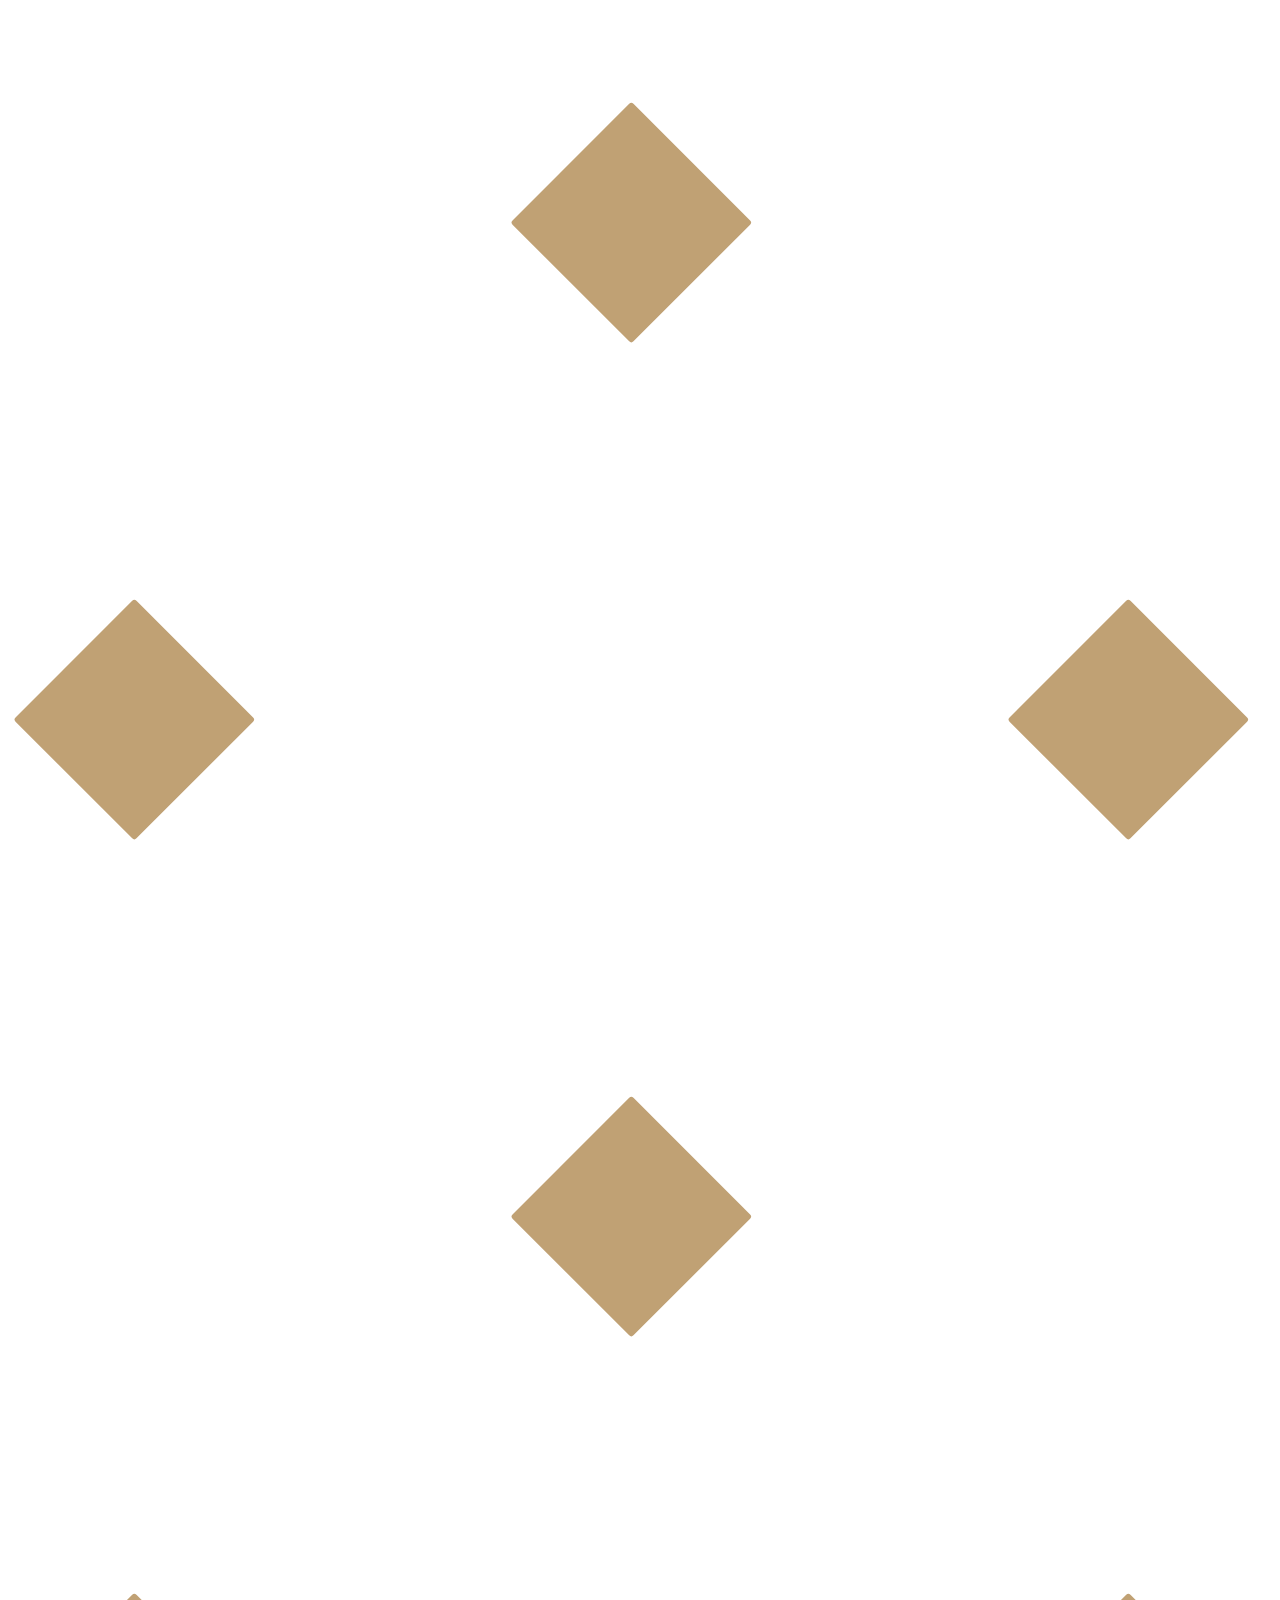
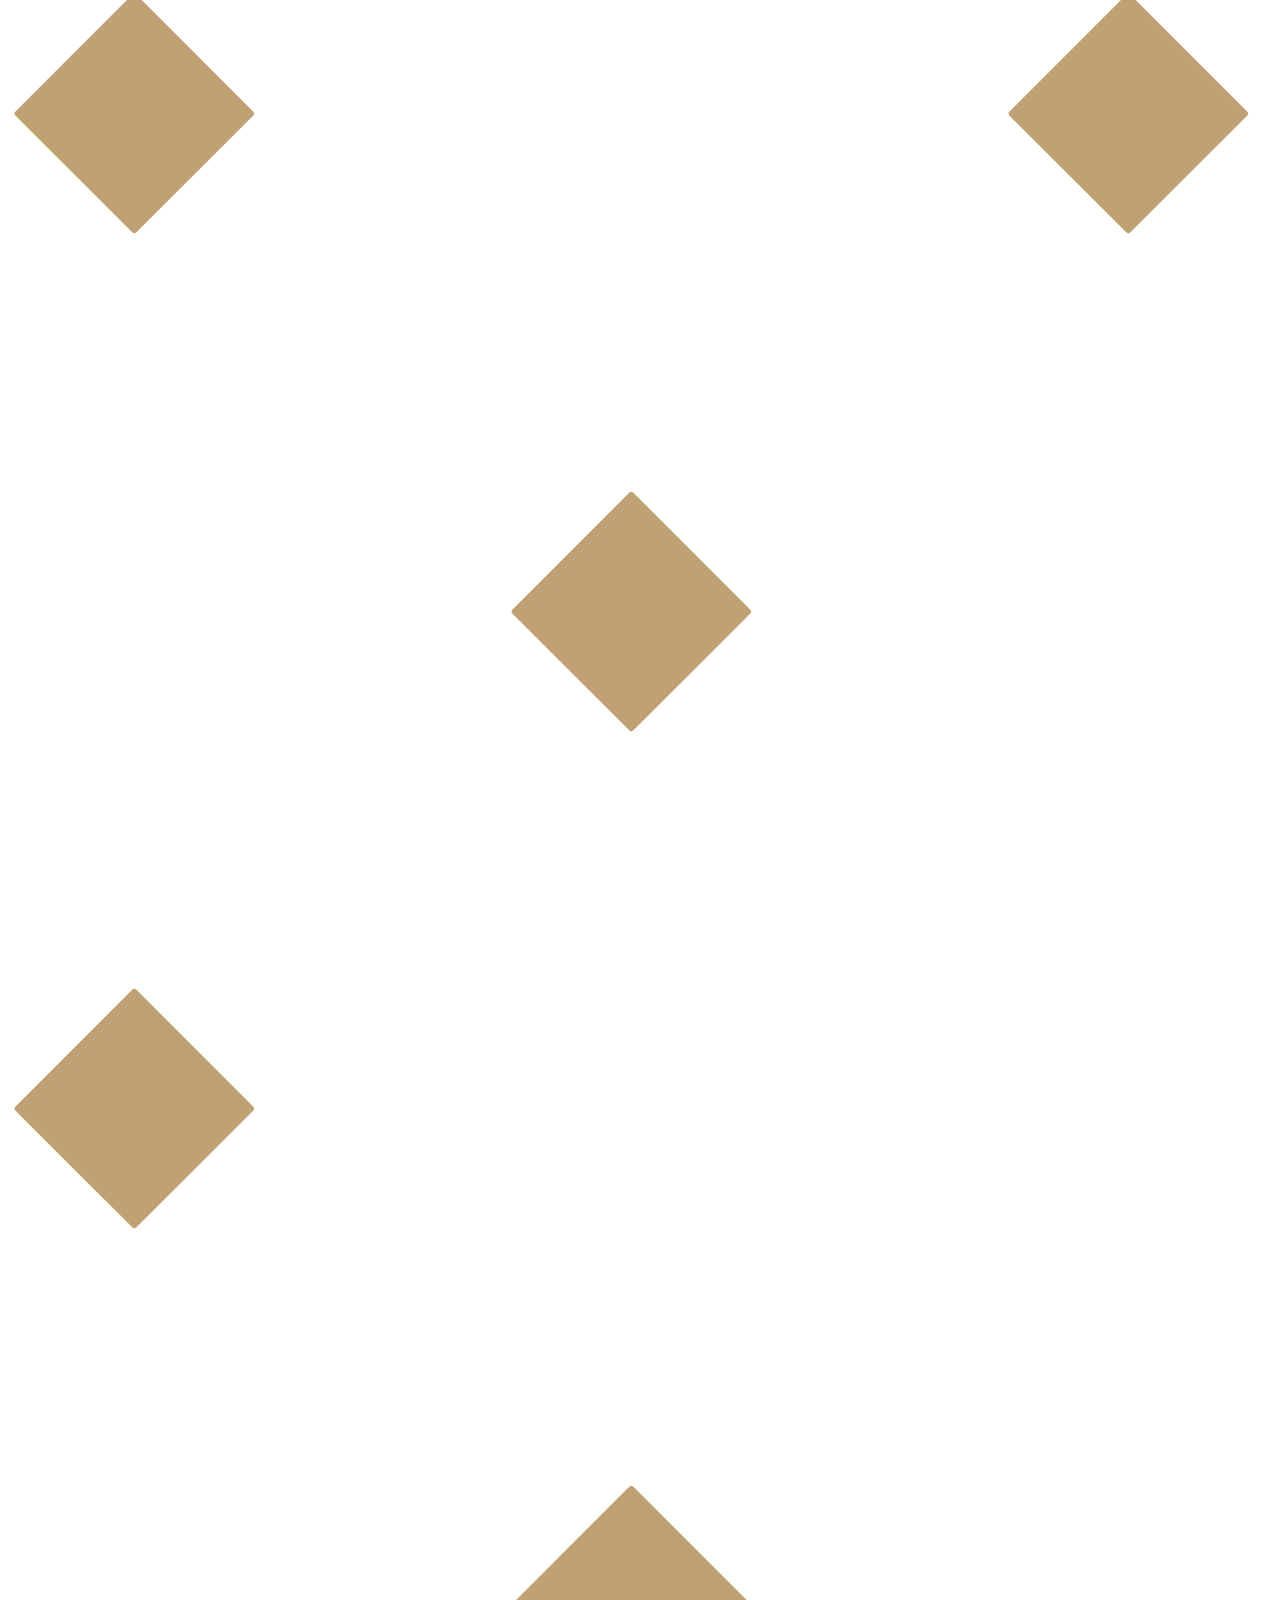
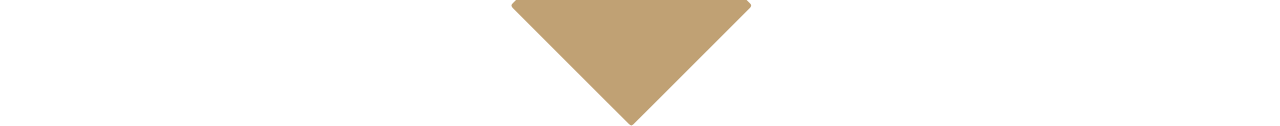
==== index.html @ aba633d3 "提交" ====
<!DOCTYPE html>
<html lang="en">
<head>
	<meta charset="UTF-8">
	<meta name="viewport" content="width=device-width,minimum-scale=1.0,maximum-scale=1.0,user-scalable=no"/>
	<title>农场</title>
	<link rel="stylesheet" href="css/reset.css">
	<link rel="stylesheet" href="css/pagination.css">
	<link rel="stylesheet" href="css/main.css">
	<script src="js/rem.js"></script>
</head>
<body>
	<div class="container">
		<ul class="land-list">
			<li class="land land-one "></li>
			<li class="land land-two "></li>
			<li class="land land-three "></li>
			<li class="land land-four "></li>
			<li class="land land-five "></li>
			<li class="land land-six "></li>
			<li class="land land-seven "></li>
			<li class="land land-eight "></li>
			<li class="land land-nine"></li>
		</ul>
	</div>
	<!-- <div class="pagination"></div> -->
</body>
</html>
<script src="js/jquery.min.js"></script>
<script src="js/pagination.js"></script>
<script src="js/tool.js"></script>
<script src="js/app.js"></script>
---- css/pagination.css ----
@charset "UTF-8";
.m-style {
    position: relative;
    text-align: center;
    zoom: 1;
}

.m-style:before,
.m-style:after {
    content: "";
    display: table;
}

.m-style:after {
    clear: both;
    overflow: hidden;
}

.m-style span {
    float: left;
    margin: 0 5px;
    width: 38px;
    height: 38px;
    line-height: 38px;
    color: #bdbdbd;
    font-size: 14px;
}

.m-style .active {
    float: left;
    margin: 0 5px;
    width: 38px;
    height: 38px;
    line-height: 38px;
    background: #e91e63;
    color: #fff;
    font-size: 14px;
    border: 1px solid #e91e63;
}

.m-style a {
    float: left;
    margin: 0 5px;
    width: 38px;
    height: 38px;
    line-height: 38px;
    background: #fff;
    border: 1px solid #ebebeb;
    color: #bdbdbd;
    font-size: 14px;
}

.m-style a:hover {
    color: #fff;
    background: #e91e63;
}

.m-style .next,
.m-style .prev {
    font-family: "Simsun";
    font-size: 16px;
    font-weight: bold;
}

.now,
.count {
    padding: 0 5px;
    color: #f00;
}

.eg img {
    max-width: 800px;
    min-height: 500px;
}

input {
    float: left;
    margin: 0 5px;
    width: 38px;
    height: 38px;
    line-height: 38px;
    text-align: center;
    background: #fff;
    border: 1px solid #ebebeb;
    outline: none;
    color: #bdbdbd;
    font-size: 14px;
}
---- css/main.css ----
/*
* @Author: Administrator
* @Date:   2020-06-01 17:14:55
* @Last Modified by:   Administrator
* @Last Modified time: 2020-06-02 17:36:01
*/
html,body{
	height: 100%;
}
.container{
	height: 100%;
	padding: 4rem 0rem 4rem 16rem;
	box-sizing: border-box;
	width: 100%;
}
.land-list{
	position: relative;
	width: 100%;
	height: 100%;
}
.land{
	position: absolute;
	width: 5rem;
	height: 5rem;
	background: #c0a174;
	transform: rotate(45deg);
	border-radius: 3px;
}
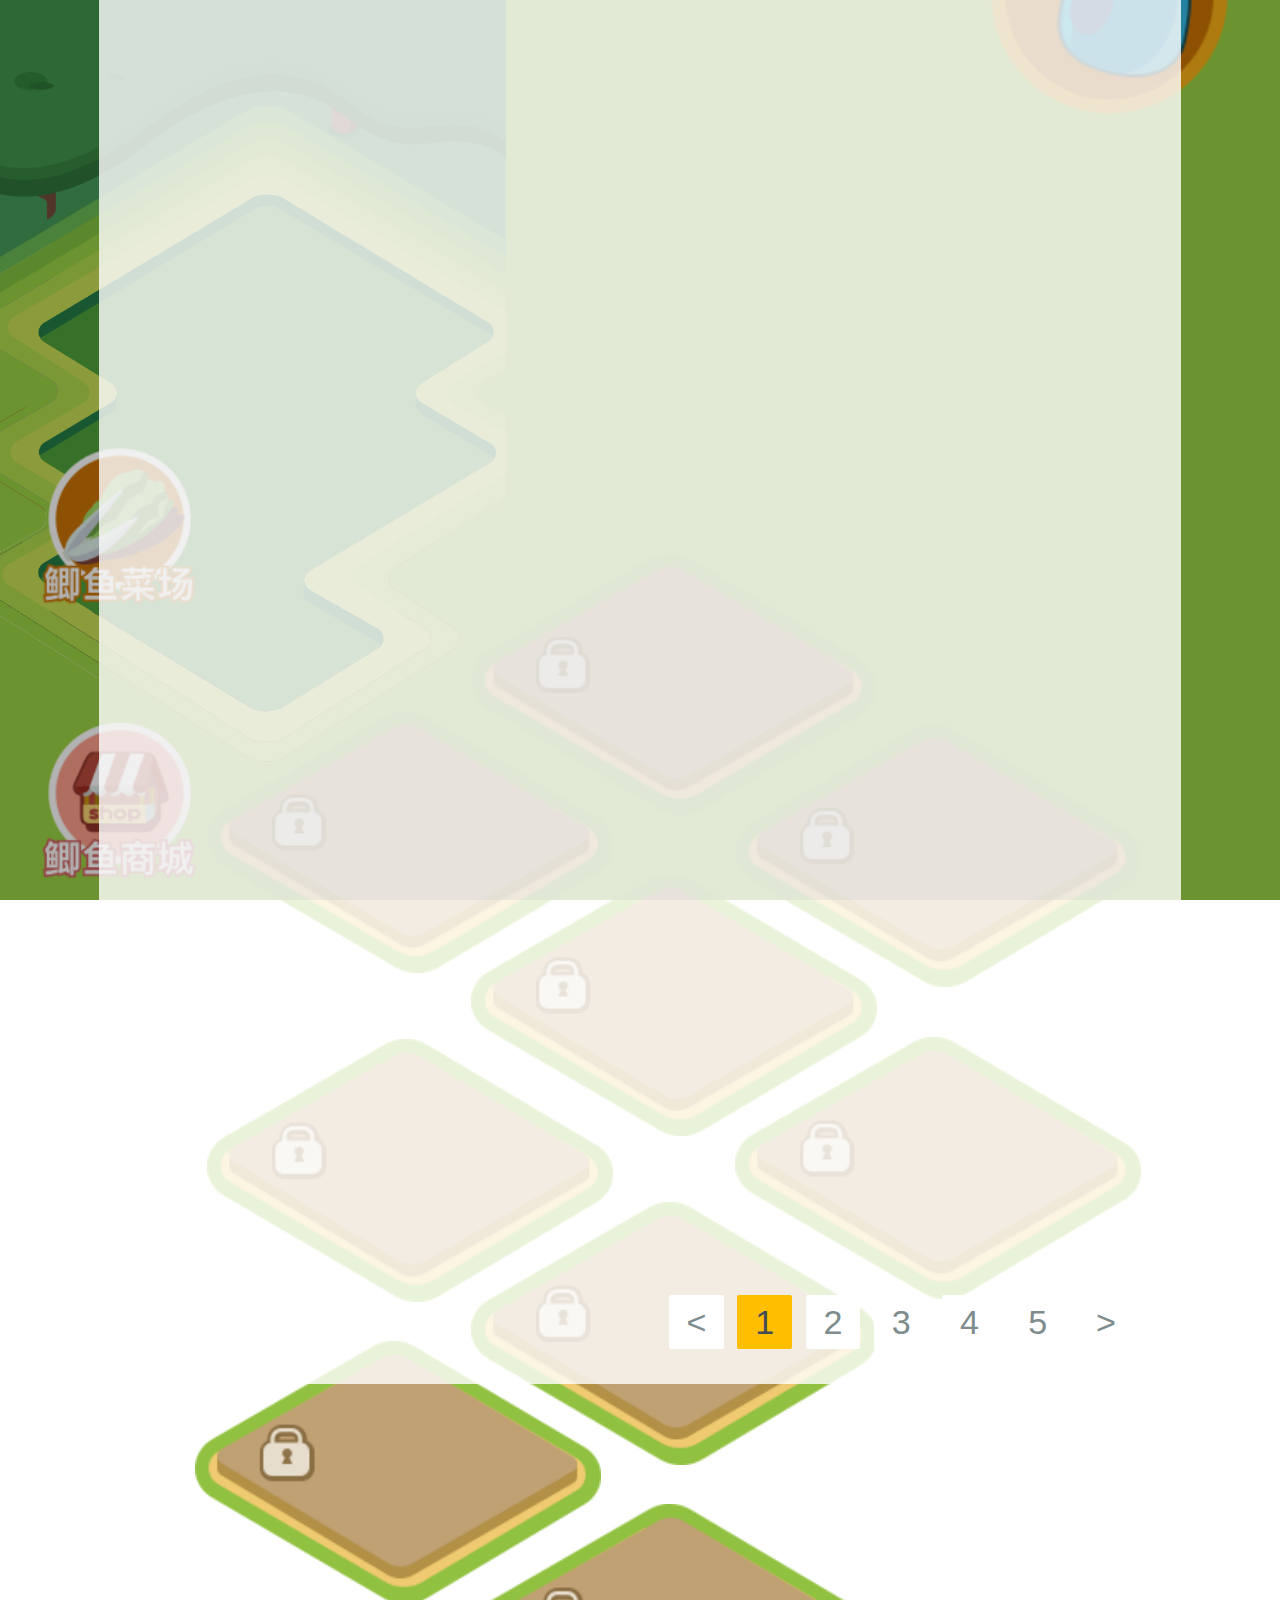
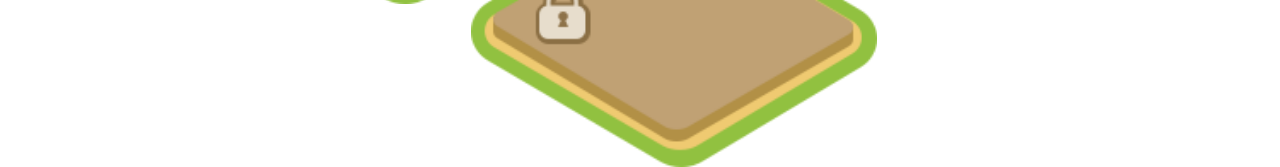
==== commit dde6c302: "'tijiao'" ====
--- a/index.html
+++ b/index.html
@@ -12,21 +12,105 @@
 <body>
 	<div class="container">
 		<ul class="land-list">
-			<li class="land land-one "></li>
-			<li class="land land-two "></li>
-			<li class="land land-three "></li>
-			<li class="land land-four "></li>
-			<li class="land land-five "></li>
-			<li class="land land-six "></li>
-			<li class="land land-seven "></li>
-			<li class="land land-eight "></li>
-			<li class="land land-nine"></li>
+			<li class="land land-one ">
+				<div class="wrap">
+					<div class="unlock-pic land-pic"><img src="./images/tdwjs.png" alt=""></div>
+					<div class="lock-pic land-pic"><img src="./images/tdjs.png" alt=""></div>
+					<div class="seed-pic"><img src=""  class="seed" alt=""/></div>
+				</div>
+			</li>
+			<li class="land land-two">
+				<div class="wrap">
+					<div class="unlock-pic land-pic"><img src="./images/tdwjs.png" alt=""></div>
+					<div class="lock-pic land-pic"><img src="./images/tdjs.png" alt=""></div>
+					<div class="seed-pic"><img src=""  class="seed" alt=""/></div>
+				</div>
+			</li>
+			<li class="land land-three">
+				<div class="wrap">
+					<div class="unlock-pic land-pic"><img src="./images/tdwjs.png" alt=""></div>
+					<div class="lock-pic land-pic"><img src="./images/tdjs.png" alt=""></div>
+					<div class="seed-pic"><img src=""  class="seed" alt=""/></div>
+				</div>
+			</li>
+			<li class="land land-four">
+				<div class="wrap">
+					<div class="unlock-pic land-pic"><img src="./images/tdwjs.png" alt=""></div>
+					<div class="lock-pic land-pic"><img src="./images/tdjs.png" alt=""></div>
+					<div class="seed-pic"><img src=""  class="seed" alt=""/></div>
+				</div>
+			</li>
+			<li class="land land-five">
+				<div class="wrap">
+					<div class="unlock-pic land-pic"><img src="./images/tdwjs.png" alt=""></div>
+					<div class="lock-pic land-pic"><img src="./images/tdjs.png" alt=""></div>
+					<div class="seed-pic"><img src=""  class="seed" alt=""/></div>
+				</div>
+			</li>
+			<li class="land land-six">
+				<div class="wrap">
+					<div class="unlock-pic land-pic"><img src="./images/tdwjs.png" alt=""></div>
+					<div class="lock-pic land-pic"><img src="./images/tdjs.png" alt=""></div>
+					<div class="seed-pic"><img src=""  class="seed" alt=""/></div>
+				</div>
+			</li>
+			<li class="land land-seven">
+				<div class="wrap">
+					<div class="unlock-pic land-pic"><img src="./images/tdwjs.png" alt=""></div>
+					<div class="lock-pic land-pic"><img src="./images/tdjs.png" alt=""></div>
+					<div class="seed-pic"><img src=""  class="seed" alt=""/></div>
+				</div>
+			</li>
+			<li class="land land-eight">
+				<div class="wrap">
+					<div class="unlock-pic land-pic"><img src="./images/tdwjs.png" alt=""></div>
+					<div class="lock-pic land-pic"><img src="./images/tdjs.png" alt=""></div>
+					<div class="seed-pic"><img src=""  class="seed" alt=""/></div>
+				</div>
+			</li>
+			<li class="land land-nine">
+				<div class="wrap">
+					<div class="unlock-pic land-pic"><img src="./images/tdwjs.png" alt=""></div>
+					<div class="lock-pic land-pic"><img src="./images/tdjs.png" alt=""></div>
+					<div class="seed-pic"><img src=""  class="seed" alt=""/></div>
+				</div>
+			</li>
 		</ul>
+		<div class="foodgrocery"><img src="./images/caicang.png" alt=""></div>
+		<div class="shopping"><img src="./images/jysc.png" alt=""></div>
+		<div class="bottom-btns">
+			<div class="purchase"><img src="./images/gmzz.png" alt=""></div>
+			<div class="water-block">
+				<div class="wrap">
+					<!-- <img src="./images/shuihu.png"  id="kettle" alt=""/> -->
+					<div id="kettle"></div>
+					<img src="./images/shuihu2.png"  id="kettleDown" alt=""/>
+					<div class="pie">
+						<canvas id="canvas"></canvas>
+					</div>
+				</div>
+			</div>
+		</div>
 	</div>
-	<!-- <div class="pagination"></div> -->
+	
+	<!--购买种子弹窗-->
+	<div class="seed-modal">
+		<div class="seed-box">
+			<div class="wrap">
+				<a href="javascript:" class="seed-close-btn">x</a>
+				<h2 class="seed-title">种子商店</h2>
+				<p class="seed-desc">任选下列1种种子，浇水免费领取水果</p>
+				<ul class="seed-list"></ul>
+				<div class="pagination-block">
+					<div class="pagination"></div>
+				</div>
+			</div>
+		</div>
+	</div>
 </body>
 </html>
 <script src="js/jquery.min.js"></script>
+
 <script src="js/pagination.js"></script>
 <script src="js/tool.js"></script>
 <script src="js/app.js"></script>--- a/css/pagination.css
+++ b/css/pagination.css
@@ -1,88 +1,23 @@
-@charset "UTF-8";
-.m-style {
-    position: relative;
+.pagination{
+    display: flex;
+    justify-content: flex-end;
+    padding-right: 1rem;
+}
+.pagination a{
+    width: 1.6rem;
+    height: 1.6rem;
     text-align: center;
-    zoom: 1;
+    line-height: 1.6rem;
+    background: #fff;
+    margin-right: .4rem;
+    border-radius: 2px;
 }
-
-.m-style:before,
-.m-style:after {
-    content: "";
-    display: table;
-}
-
-.m-style:after {
-    clear: both;
-    overflow: hidden;
-}
-
-.m-style span {
-    float: left;
-    margin: 0 5px;
-    width: 38px;
-    height: 38px;
-    line-height: 38px;
-    color: #bdbdbd;
-    font-size: 14px;
-}
-
-.m-style .active {
-    float: left;
-    margin: 0 5px;
-    width: 38px;
-    height: 38px;
-    line-height: 38px;
-    background: #e91e63;
-    color: #fff;
-    font-size: 14px;
-    border: 1px solid #e91e63;
-}
-
-.m-style a {
-    float: left;
-    margin: 0 5px;
-    width: 38px;
-    height: 38px;
-    line-height: 38px;
-    background: #fff;
-    border: 1px solid #ebebeb;
-    color: #bdbdbd;
-    font-size: 14px;
-}
-
-.m-style a:hover {
-    color: #fff;
-    background: #e91e63;
-}
-
-.m-style .next,
-.m-style .prev {
-    font-family: "Simsun";
-    font-size: 16px;
-    font-weight: bold;
-}
-
-.now,
-.count {
-    padding: 0 5px;
-    color: #f00;
-}
-
-.eg img {
-    max-width: 800px;
-    min-height: 500px;
-}
-
-input {
-    float: left;
-    margin: 0 5px;
-    width: 38px;
-    height: 38px;
-    line-height: 38px;
+.active{
+    width: 1.6rem;
+    height: 1.6rem;
     text-align: center;
-    background: #fff;
-    border: 1px solid #ebebeb;
-    outline: none;
-    color: #bdbdbd;
-    font-size: 14px;
+    line-height: 1.6rem;
+    background: #FFBE00;
+    margin-right: .4rem;
+    border-radius: 2px;
 }--- a/css/main.css
+++ b/css/main.css
@@ -9,9 +9,15 @@
 }
 .container{
 	height: 100%;
-	padding: 4rem 0rem 4rem 16rem;
+	width: 100%;
+	background-image: url('../images/bg.png');
+	background-repeat: no-repeat;
+	background-color: #9ad344;;
+	/* background-image: url('../images/bg.png') no-repeat; */
+	background-size: contain;
+	padding-top: 15rem;
 	box-sizing: border-box;
-	width: 100%;
+	position: relative;
 }
 .land-list{
 	position: relative;
@@ -20,9 +26,148 @@
 }
 .land{
 	position: absolute;
+	width: 11.9rem;
+	height: 7.7rem;
+}
+.land-pic{
+	width: 11.9rem;
+	height: 7.7rem;
+	position: absolute;
+	left: 0;
+	top: 0;
+}
+.land-pic img{
+	height: 100%;
+}
+.lock-pic{
+	display: none;
+}
+.unlock-pic{
+	display: block;
+}
+.seed-pic{
+	display: none;
+}
+.foodgrocery{
+	position: absolute;
 	width: 5rem;
 	height: 5rem;
-	background: #c0a174;
-	transform: rotate(45deg);
-	border-radius: 3px;
+	left: 1rem;
+	top:13rem;
+}
+.shopping{
+	position: absolute;
+	width: 5rem;
+	height: 5rem;
+	left: 1rem;
+	top: 21rem;
+}
+.bottom-btns{
+	position: absolute;
+	right: 1.5rem;
+	bottom: 9rem;
+}
+.purchase{
+	/* position: absolute; */
+	width: 5rem;
+	height: 5rem;
+	margin:0 auto;
+	margin-bottom: 2rem;
+	/* right: 2.6rem;
+	bottom: 17rem; */
+}
+.water-block{
+	width: 7rem;
+	height: 7rem;
+	/* position: absolute;
+	right: 1.5rem;
+	bottom: 8rem; */
+	background: url('../images/circle.png') no-repeat;
+	background-size: cover;
+}
+#kettle{
+	/* display: none; */
+	width: 100%;
+	height: 100%;
+	background: url('../images/shuihu.png') no-repeat;
+	background-size: cover;
+	position: absolute;
+	left: 0;
+	right: 0;
+	z-index: 20;
+}
+#kettleDown{
+	display: none;
+	width: 5rem;
+	margin: 0 auto;
+	position: absolute;
+	top:1rem;
+	left: 1rem;
+	
+}
+.warting{
+	animation: water .3s ease-in-out;
+}
+@keyframes water{
+	from{
+		transform: rotate(-10deg);
+	}
+	to{
+		transform: rotate(-10deg);
+	}
+}
+.pie{
+	width: 100%;
+    height: 100%;
+    border-radius: 50%;
+	z-index: 30;
+	position: absolute;
+	left: 0;
+	top:0;
+	display: none;
+}
+#canvas{
+	width: 100%;
+	height: 100%;
+}
+
+.seed-modal{
+	position: fixed;
+	left: 0;
+	right: 0;
+	top: 0;
+	bottom: 0;
+	background: rgba(0,0,0,.3);
+	z-index: 50;
+	display: flex;
+	align-items:center;
+	justify-content:center;
+}
+.seed-box{
+	width: 31.7rem;
+	height: 54.7rem;
+	background: rgba(255,255,255,.8);
+	border-radius: 1rem;
+	color: #434B56;
+}
+.seed-title{
+	text-align: center;
+	font-size: 1.8rem;
+	font-weight: 400;
+	line-height:2.5rem;
+	margin-bottom: 0.3rem;
+}
+.seed-desc{
+	font-size: 1rem;
+	line-height: 1.4rem;
+	text-align: center;
+}
+.seed-list{
+	height: 20rem;
+}
+.pagination-block{
+	position: absolute;
+    width: 100%;
+    left: 0;
+    bottom: 1rem;
 }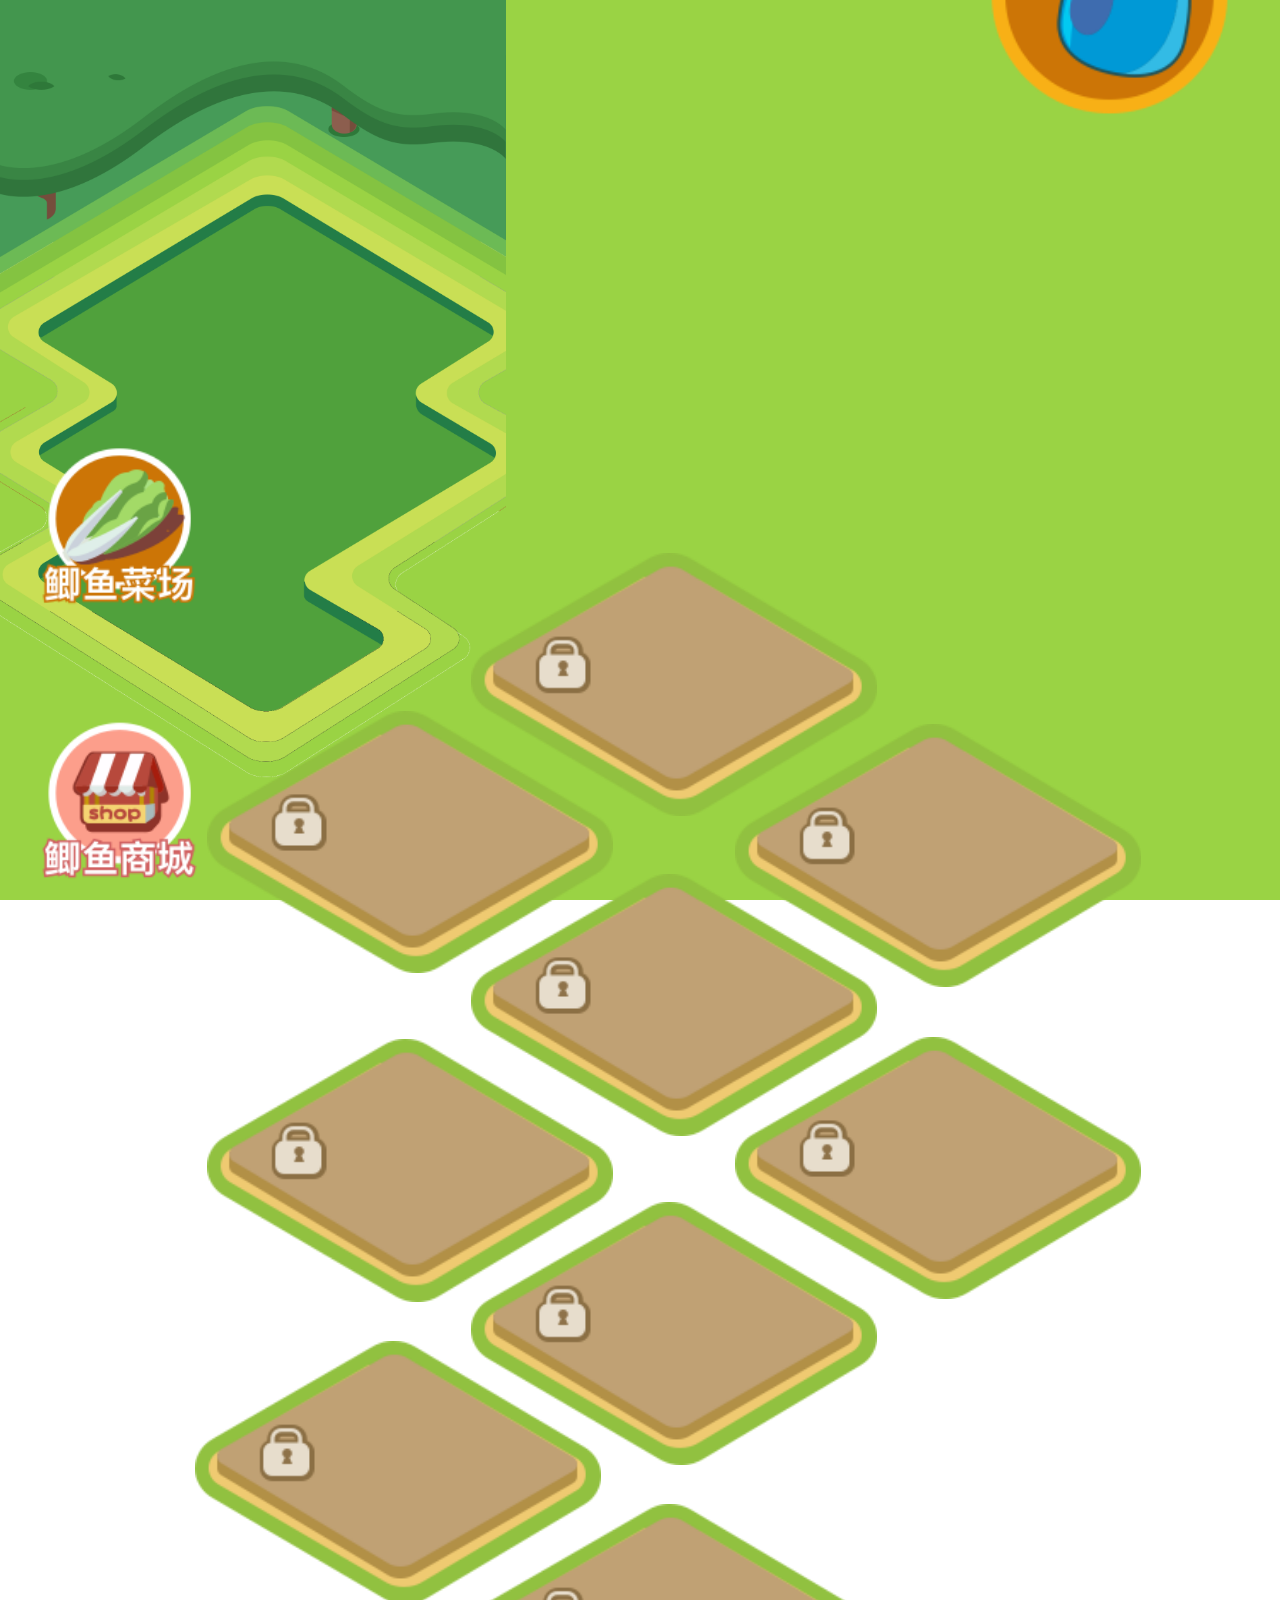
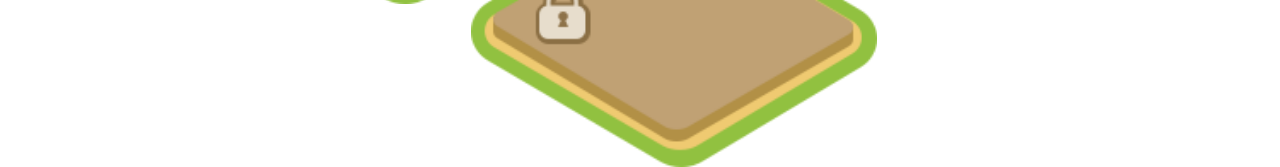
==== commit 4b14a937: "tijiao" ====
--- a/index.html
+++ b/index.html
@@ -82,7 +82,6 @@
 			<div class="purchase"><img src="./images/gmzz.png" alt=""></div>
 			<div class="water-block">
 				<div class="wrap">
-					<!-- <img src="./images/shuihu.png"  id="kettle" alt=""/> -->
 					<div id="kettle"></div>
 					<img src="./images/shuihu2.png"  id="kettleDown" alt=""/>
 					<div class="pie">
@@ -94,16 +93,31 @@
 	</div>
 	
 	<!--购买种子弹窗-->
-	<div class="seed-modal">
-		<div class="seed-box">
+	<div class="seed-modal scalSmall modal">
+		<div class="seed-box modal-box">
 			<div class="wrap">
-				<a href="javascript:" class="seed-close-btn">x</a>
+				<a href="javascript:" class="close-btn seed-close-btn">关闭</a>
 				<h2 class="seed-title">种子商店</h2>
 				<p class="seed-desc">任选下列1种种子，浇水免费领取水果</p>
 				<ul class="seed-list"></ul>
 				<div class="pagination-block">
 					<div class="pagination"></div>
 				</div>
+			</div>
+		</div>
+	</div>
+
+	<!--金币不足弹窗-->
+	<div class="coin-modal modal scalSmall">
+		<div class="coin-box modal-box">
+			<div class="wrap">
+				<a href="javascript:" class="close-btn coin-close-btn">关闭</a>
+				<h2 class="seed-title">金币不足</h2>
+				<div class="coin-wraper">
+					<img src="./images/coins.png" alt="">
+				</div>
+				<p class="alerting">您的金币不足哟，快去<br/> 看广告赚金币吧</p>
+				<a href="javascript:" class="button vodio-btn">看广告赚金币</a>
 			</div>
 		</div>
 	</div>
--- a/css/main.css
+++ b/css/main.css
@@ -93,7 +93,7 @@
 	background-size: cover;
 	position: absolute;
 	left: 0;
-	right: 0;
+	top:0;
 	z-index: 20;
 }
 #kettleDown{
@@ -130,8 +130,7 @@
 	width: 100%;
 	height: 100%;
 }
-
-.seed-modal{
+.modal{
 	position: fixed;
 	left: 0;
 	right: 0;
@@ -143,12 +142,14 @@
 	align-items:center;
 	justify-content:center;
 }
-.seed-box{
+.modal-box{
 	width: 31.7rem;
-	height: 54.7rem;
 	background: rgba(255,255,255,.8);
 	border-radius: 1rem;
 	color: #434B56;
+}
+.seed-box{
+	height: 54.7rem;
 }
 .seed-title{
 	text-align: center;
@@ -170,4 +171,45 @@
     width: 100%;
     left: 0;
     bottom: 1rem;
+}
+.scalSmall{
+	transform: scale(0);
+	transition: .3s;
+}
+.scalBig{
+	transform: scale(1);
+	transition: .3s;
+}
+.coin-box{
+	height: 28rem;
+}
+.coin-wraper{
+	width: 11.9rem;
+	height: 11.9rem;
+	display: flex;
+	align-items:center;
+	justify-content:center;
+	margin: 0 auto;
+	margin-top: 1rem;
+	margin-bottom: .3rem;
+}
+.alerting{
+	text-align: center;
+	font-size: 1.5rem;
+	line-height: 2.1rem;
+}
+.button{
+	display: block;
+	margin: 0 auto;
+	width: 12.1rem;
+	height: 3rem;
+	text-align: center;
+	line-height: 3rem;
+	background: #79D64D;
+	color: #fff;
+	font-size: 1.2rem;
+	border-radius: .5rem;
+}
+.vodio-btn{
+	margin-top: 2rem;
 }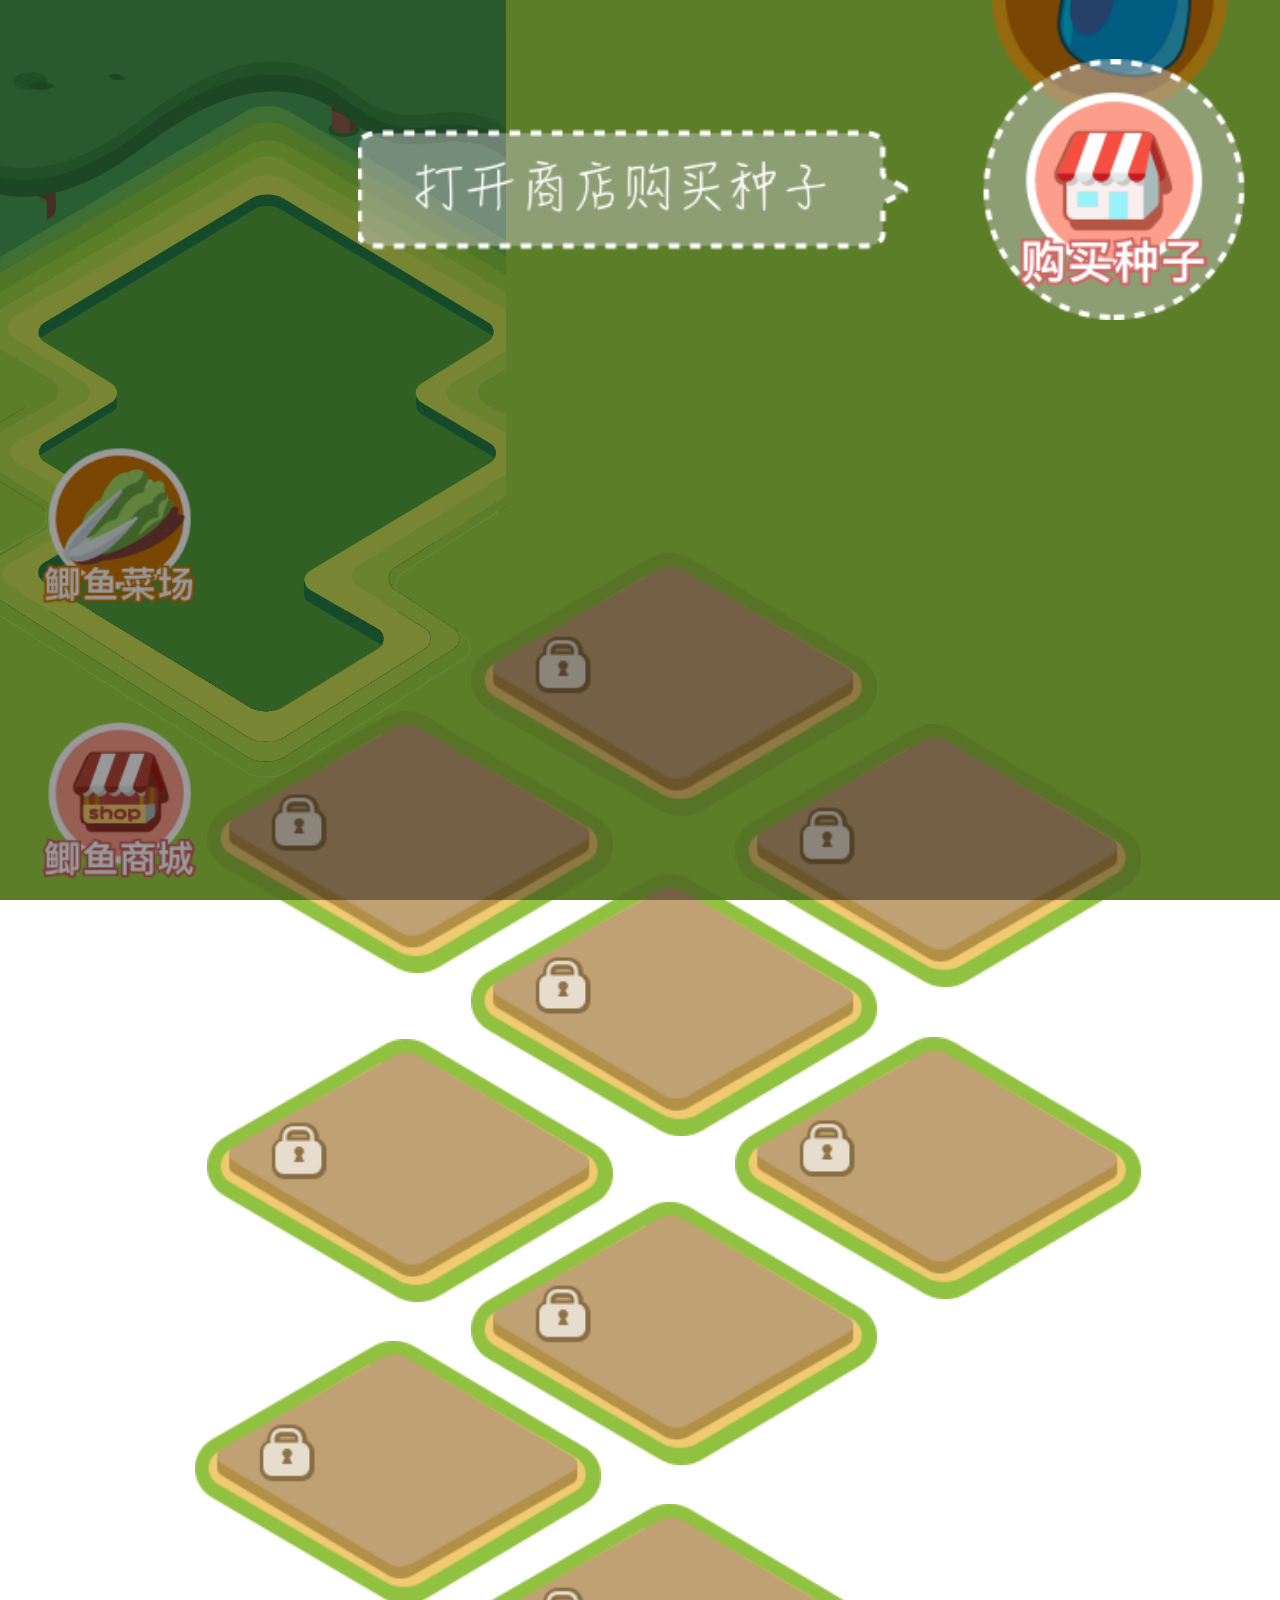
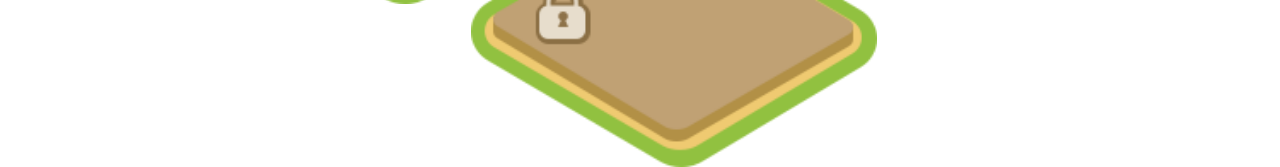
==== commit cd2a056b: "'tijiao'" ====
--- a/index.html
+++ b/index.html
@@ -92,39 +92,173 @@
 		</div>
 	</div>
 	
-	<!--购买种子弹窗-->
-	<div class="seed-modal scalSmall modal">
-		<div class="seed-box modal-box">
-			<div class="wrap">
-				<a href="javascript:" class="close-btn seed-close-btn">关闭</a>
-				<h2 class="seed-title">种子商店</h2>
-				<p class="seed-desc">任选下列1种种子，浇水免费领取水果</p>
-				<ul class="seed-list"></ul>
-				<div class="pagination-block">
-					<div class="pagination"></div>
+	<!--种子商店弹窗-->
+	<div class="seed-modal modal">
+		<div class="modal-wraps">
+			<div class="seed-box modal-box">
+				<div class="wrap">
+					<a href="javascript:" class="close-btn seed-close-btn"><img src="./images/close.png" alt=""></a>
+					<h2 class="seed-title">种子商店</h2>
+					<p class="seed-desc">任选下列1种种子，浇水免费领取水果</p>
+					<ul class="seed-list">
+						<li>
+							<div class="seed-icon"><img src="./images/seed.png" alt=""></div>
+							<span class="seed-name">柠檬</span>
+							<div class="last-times-wraps">剩余：<span class="last-times">15</span>天</div>
+							<div class="cost-wraps"><span class="seed-cost">5</span>金币</div>
+						</li>
+						<li>
+							<div class="seed-icon"><img src="./images/hmg.png" alt=""></div>
+							<span class="seed-name">柠檬</span>
+							<div class="last-times-wraps">剩余：<span class="last-times">15</span>天</div>
+							<div class="cost-wraps"><span class="seed-cost">5</span>金币</div>
+						</li>
+						<li>
+							<div class="seed-icon"><img src="./images/seed.png" alt=""></div>
+							<span class="seed-name">柠檬</span>
+							<div class="last-times-wraps">剩余：<span class="last-times">15</span>天</div>
+							<div class="cost-wraps"><span class="seed-cost">5</span>金币</div>
+						</li>
+						<li>
+							<div class="seed-icon"><img src="./images/hmg.png" alt=""></div>
+							<span class="seed-name">柠檬</span>
+							<div class="last-times-wraps">剩余：<span class="last-times">15</span>天</div>
+							<div class="cost-wraps"><span class="seed-cost">5</span>金币</div>
+						</li>
+						<li>
+							<div class="seed-icon"><img src="./images/seed.png" alt=""></div>
+							<span class="seed-name">柠檬</span>
+							<div class="last-times-wraps">剩余：<span class="last-times">15</span>天</div>
+							<div class="cost-wraps"><span class="seed-cost">5</span>金币</div>
+						</li>
+					</ul>
+					<div class="pagination-block">
+						<div class="pagination"></div>
+					</div>
 				</div>
 			</div>
 		</div>
 	</div>
 
 	<!--金币不足弹窗-->
-	<div class="coin-modal modal scalSmall">
-		<div class="coin-box modal-box">
-			<div class="wrap">
-				<a href="javascript:" class="close-btn coin-close-btn">关闭</a>
-				<h2 class="seed-title">金币不足</h2>
-				<div class="coin-wraper">
-					<img src="./images/coins.png" alt="">
-				</div>
-				<p class="alerting">您的金币不足哟，快去<br/> 看广告赚金币吧</p>
-				<a href="javascript:" class="button vodio-btn">看广告赚金币</a>
-			</div>
+	<div class="coin-modal modal">
+		<div class="modal-wraps">
+			<div class="coin-box modal-box">
+				<div class="wrap">
+					<a href="javascript:" class="close-btn coin-close-btn"><img src="./images/close.png" alt=""></a>
+					<h2 class="seed-title">金币不足</h2>
+					<div class="coin-wraper">
+						<img src="./images/coins.png" alt="">
+					</div>
+					<p class="alerting">您的金币不足哟，快去<br/> 看广告赚金币吧</p>
+					<a href="javascript:" class="button ad-btn">看广告赚金币</a>
+				</div>
+			</div>
+		</div>
+	</div>
+
+	<!--水果券弹窗-->
+	<div class="modal ticket-modal">
+		<div class="modal-wraps">
+			<div class="ticket-box modal-box">
+				<div class="wrap">
+					<a href="javascript:" class="close-btn ticket-close-btn"><img src="./images/close.png" alt=""></a>
+					<div class="ticket-wraper">
+						<div class="ticket-container">
+							<div class="ticket-pic"><img src="./images/ticket.png" alt=""></div>
+							<p class="ticket-desc">水果兑换券（苹果三斤）<br/> 请在我的卡券查看</p>
+						</div>
+						<a href="javascript:" class="green-btn seek-btn">立即查看</a>
+					</div>
+				</div>
+			</div>
+		</div>
+	</div>
+
+	<!--邀请好友解锁土地弹框-->
+	<div class="modal invite-modal">
+		<div class="modal-wraps">
+			<div class="invite-box modal-box">
+				<div class="wrap">
+					<a href="javascript:" class="close-btn invite-close-btn"><img src="./images/close.png" alt=""></a>
+					<h2 class="seed-title">邀请好友解锁土地</h2>
+					<div class="coin-wraper">
+						<img src="./images/share_land.png" alt="">
+					</div>
+					<p class="alerting">您的土地被系统征用了，邀请<br/> 好友可解除系统征用</p>
+					<a href="javascript:" class="green-btn invite-btn">立即邀请</a>
+				</div>
+			</div>
+		</div>
+	</div>
+
+	<!--购买种子弹框-->
+	<div class="modal buy-modal">
+		<div class="modal-wraps">
+			<div class="invite-box modal-box">
+				<div class="wrap">
+					<a href="javascript:" class="close-btn buy-close-btn"><img src="./images/close.png" alt=""></a>
+					<h2 class="seed-title">购买种子</h2>
+					<div class="coin-wraper">
+						<img src="./images/seed.png" alt="">
+					</div>
+					<p class="alerting">您当前未种植种子，快去<br/> 商店挑选种子进行种植</p>
+					<a href="javascript:" class="green-btn buy-btn">立即邀请</a>
+				</div>
+			</div>	
+		</div>
+	</div>
+
+	<!--确定购买种子弹框-->
+	<div class="modal purchase-modal">
+		<div class="modal-wraps">
+			<div class="invite-box modal-box">
+				<div class="wrap">
+					<a href="javascript:" class="close-btn purchase-close-btn"><img src="./images/close.png" alt=""></a>
+					<h2 class="seed-title">确定购买</h2>
+					<div class="coin-wraper">
+						<img src="./images/seed.png" alt="" id="seedIcon">
+					</div>
+					<p class="purchase-desc">消耗<span class="cost-coin">5</span>金币，购买并种植<span class="fruit-name">苹果</span>种子</p>
+					<div class="btn-groups">
+						<a href="javascript:" class="cancelBtn">取消</a>
+						<a href="javascript:" class="surelBtn">确定</a>
+					</div>
+				</div>
+			</div>	
+		</div>
+	</div>
+
+	<!--看视频收获水果弹框-->
+	<div class="modal video-modal">
+		<div class="modal-wraps">
+			<div class="invite-box modal-box">
+				<div class="wrap">
+					<a href="javascript:" class="close-btn video-close-btn"><img src="./images/close.png" alt=""></a>
+					<h2 class="seed-title">看视频收获水果</h2>
+					<div class="coin-wraper">
+						<img src="./images/video.png" alt="">
+					</div>
+					<p class="alerting">您的水果成熟了呦，快去<br/> 看广告收获水果吧</p>
+					<a href="javascript:" class="green-btn video-btn">收获水果</a>
+				</div>
+			</div>	
+		</div>
+	</div>
+
+	<!--引导图-->
+	<div class="modal guide-modal">
+		<div class="wrap">
+			<div class="guide01-pic"><img src="./images/gui01.png" alt=""></div>
+			<div class="guide02-pic"><img src="./images/gui02.png" alt=""></div>
+			<div class="guide03-pic"><img src="./images/gui03.png" alt=""></div>
+			<div class="guide04-pic"><img src="./images/gui04.png" alt=""></div>
+			<div class="guide05-pic"><img src="./images/gui05.png" alt=""></div>
 		</div>
 	</div>
 </body>
 </html>
 <script src="js/jquery.min.js"></script>
-
 <script src="js/pagination.js"></script>
 <script src="js/tool.js"></script>
 <script src="js/app.js"></script>--- a/css/main.css
+++ b/css/main.css
@@ -13,7 +13,6 @@
 	background-image: url('../images/bg.png');
 	background-repeat: no-repeat;
 	background-color: #9ad344;;
-	/* background-image: url('../images/bg.png') no-repeat; */
 	background-size: contain;
 	padding-top: 15rem;
 	box-sizing: border-box;
@@ -68,20 +67,14 @@
 	bottom: 9rem;
 }
 .purchase{
-	/* position: absolute; */
 	width: 5rem;
 	height: 5rem;
 	margin:0 auto;
 	margin-bottom: 2rem;
-	/* right: 2.6rem;
-	bottom: 17rem; */
 }
 .water-block{
 	width: 7rem;
 	height: 7rem;
-	/* position: absolute;
-	right: 1.5rem;
-	bottom: 8rem; */
 	background: url('../images/circle.png') no-repeat;
 	background-size: cover;
 }
@@ -106,14 +99,14 @@
 	
 }
 .warting{
-	animation: water .3s ease-in-out;
+	animation: water .5s ease-in-out;
 }
 @keyframes water{
 	from{
 		transform: rotate(-10deg);
 	}
 	to{
-		transform: rotate(-10deg);
+		transform: rotate(-30deg);
 	}
 }
 .pie{
@@ -131,14 +124,19 @@
 	height: 100%;
 }
 .modal{
+	display: none;
 	position: fixed;
 	left: 0;
 	right: 0;
 	top: 0;
 	bottom: 0;
-	background: rgba(0,0,0,.3);
+	background: rgba(0,0,0,0);
 	z-index: 50;
+}
+.modal-wraps{
 	display: flex;
+	height: 100%;
+	width: 100%;
 	align-items:center;
 	justify-content:center;
 }
@@ -147,6 +145,8 @@
 	background: rgba(255,255,255,.8);
 	border-radius: 1rem;
 	color: #434B56;
+	padding-top: 1rem;
+	box-sizing: border-box;
 }
 .seed-box{
 	height: 54.7rem;
@@ -165,20 +165,49 @@
 }
 .seed-list{
 	height: 20rem;
+	padding: 0 1.25rem;
+	margin-top: 1.25rem;
+}
+.seed-list li{
+	display: flex;
+	background: #FBDB68;
+	margin-bottom: 1.5rem;
+	border-radius: 1rem;
+	height: 7.5rem;
+	line-height: 7.5rem;
+	padding-left: 1.5rem;
+	box-sizing: border-box;
+}
+.seed-icon{
+	width: 6rem;
+	height: 7.5rem;
+	padding-top: .75rem;
+	box-sizing: border-box;
+}
+.seed-name{
+	font-size: 1.5rem;
+}
+.last-times-wraps{
+	font-size: 1rem;
+	margin-left: 2rem;
+}
+.cost-wraps{
+	width: 6.5rem;
+	height: 2.7rem;
+	line-height: 2.7rem;
+	text-align: center;
+	background: #E25F10;
+	color: #fff;
+	margin-top: 2.4rem;
+	margin-left: 1.5rem;
+	border-radius: .5rem;
+	font-size: 1.3rem;
 }
 .pagination-block{
 	position: absolute;
     width: 100%;
     left: 0;
     bottom: 1rem;
-}
-.scalSmall{
-	transform: scale(0);
-	transition: .3s;
-}
-.scalBig{
-	transform: scale(1);
-	transition: .3s;
 }
 .coin-box{
 	height: 28rem;
@@ -212,4 +241,111 @@
 }
 .vodio-btn{
 	margin-top: 2rem;
+}
+.close-btn{
+	display: block;
+	width: 4.1rem;
+	height: 4.1rem;
+	position: absolute;
+	right: -1rem;
+	top:-2.5rem;
+}
+.ticket-box{
+	width: 30rem;
+	height: 34.1rem;
+	background: #FFE558;
+}
+.ticket-wraper{
+	padding: 4rem 1.25rem 2.1rem 1.25rem;
+	box-sizing: border-box;
+}
+.ticket-container{
+	height: 22rem;
+	background: #FAFABB;
+	border-radius: 1rem;
+	padding: 2.5rem 2.3rem;
+	box-sizing: border-box;
+}
+.ticket-desc{
+	text-align: center;
+	font-size: 1.5rem;
+	line-height: 2.1rem;
+	margin-top: 2.7rem;
+}
+.green-btn{
+	display: block;
+	width: 10rem;
+	height: 3rem;
+	background: url('../images/btn.png') no-repeat;
+	background-size: 100% 100%;
+	text-align: center;
+	line-height: 3rem;
+	font-size: 1.3rem;
+	color: #fff;
+	margin: 0 auto;
+	margin-top: 1.9rem;
+}
+
+.invite-box{
+	height: 28rem;
+}
+
+.guide-modal{
+	background: rgba(0,0,0,.4);
+	display: none;
+}
+.guide01-pic{
+	position: absolute;
+	width: 26rem;
+	bottom: 17rem;
+	right: 1rem;
+}
+.guide02-pic{
+	position: absolute;
+	width: 30rem;
+	top: 7rem;
+	right: 4rem;
+}
+.guide03-pic{
+	position: absolute;
+	width: 26rem;
+	bottom: 12.8rem;
+	right: 11rem;
+}
+.guide04-pic{
+	position: absolute;
+	width: 21rem;
+	bottom: 7rem;
+	right: 0;
+}
+.guide05-pic{
+	position: absolute;
+	width: 30rem;
+	bottom: 13rem;
+	right: 6.5rem;
+}
+.purchase-desc{
+	text-align: center;
+	font-size: 1.5rem;
+}
+.btn-groups{
+	display: flex;
+	justify-content:center;
+	margin-top:3rem;
+}
+.btn-groups a{
+	width: 10rem;
+	height: 3rem;
+	color: #fff;
+	font-size: 1.3rem;
+	border-radius: .5rem;
+	text-align: center;
+	line-height: 3rem;
+}
+.cancelBtn{
+	background: #FFAC3D;
+	margin-right: 1.8rem;
+}
+.surelBtn{
+	background: #7BD84F;
 }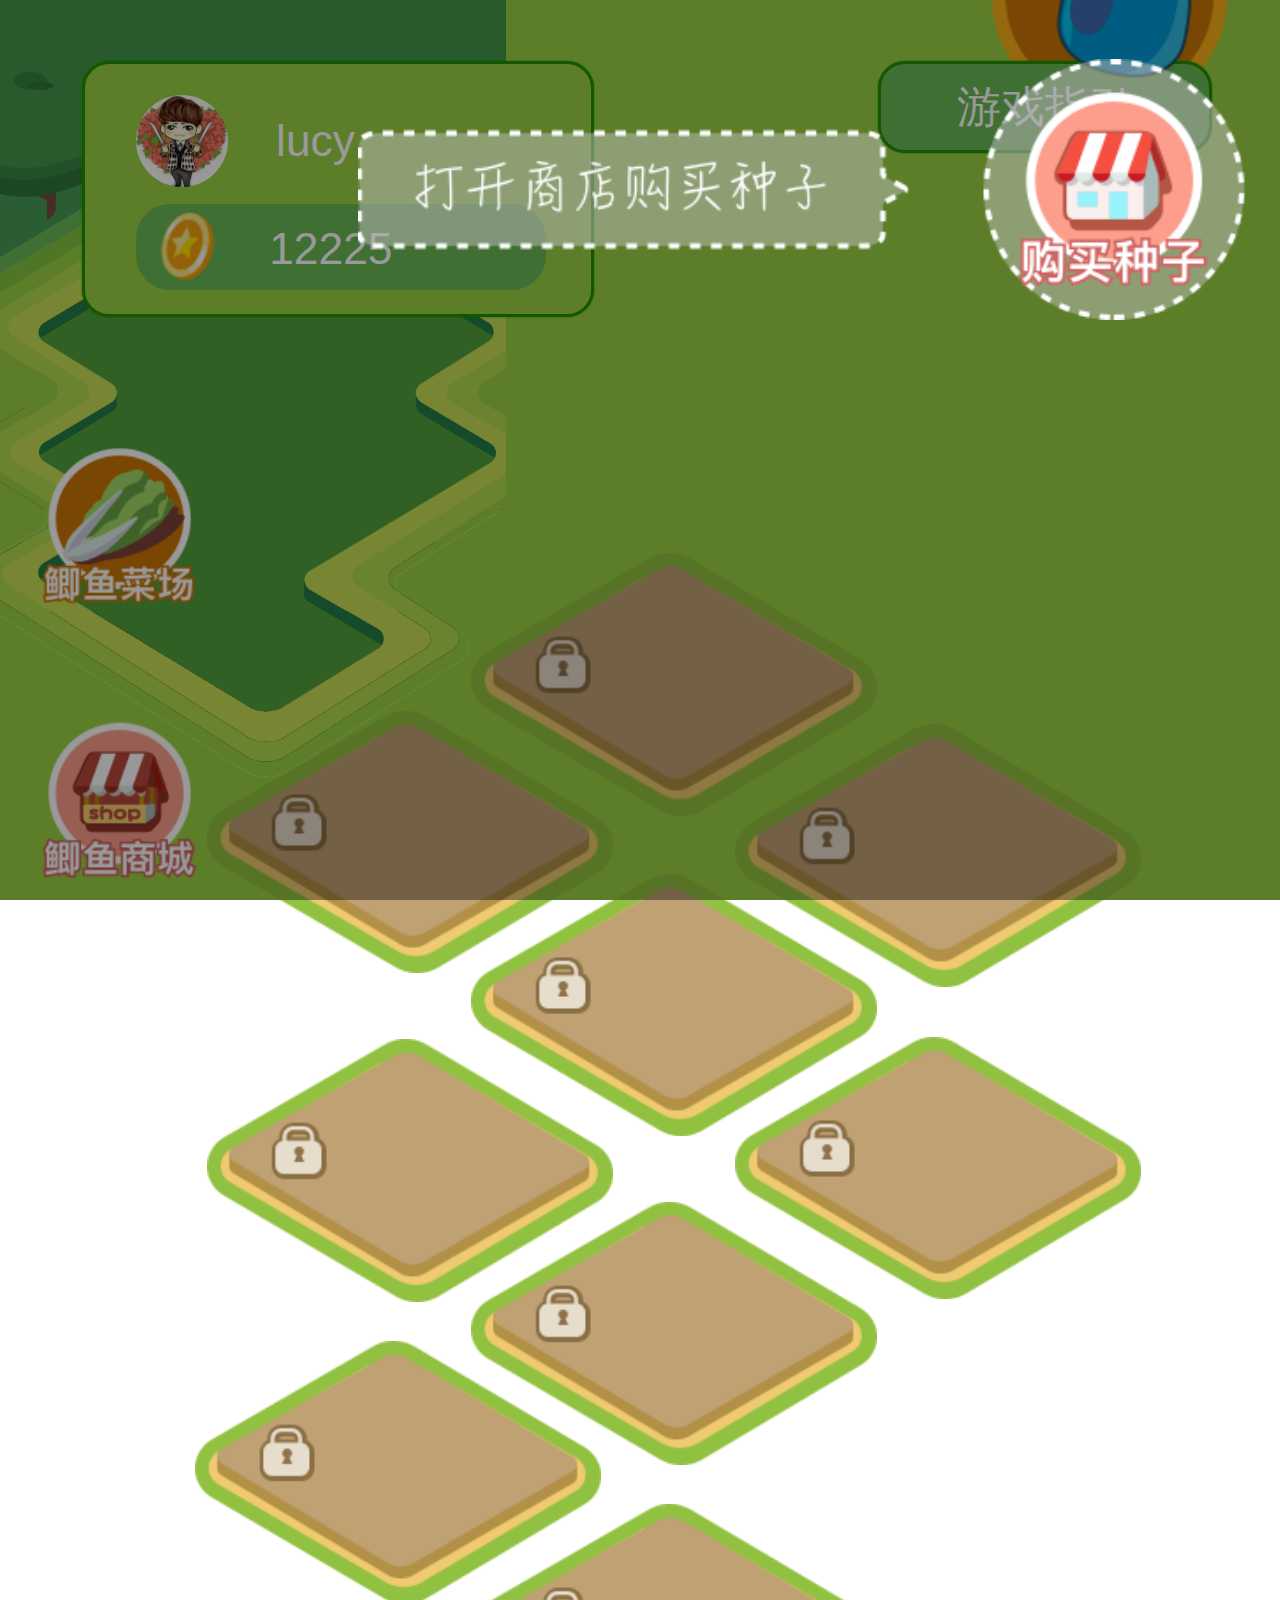
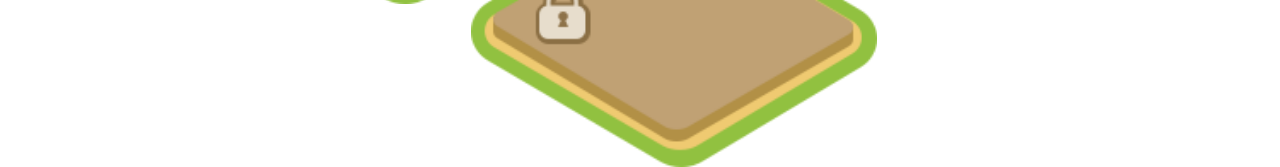
==== commit e06a51d0: "tijiao" ====
--- a/index.html
+++ b/index.html
@@ -6,6 +6,7 @@
 	<title>农场</title>
 	<link rel="stylesheet" href="css/reset.css">
 	<link rel="stylesheet" href="css/pagination.css">
+	<link rel="stylesheet" href="css/loading.css">
 	<link rel="stylesheet" href="css/main.css">
 	<script src="js/rem.js"></script>
 </head>
@@ -76,7 +77,7 @@
 				</div>
 			</li>
 		</ul>
-		<div class="foodgrocery"><img src="./images/caicang.png" alt=""></div>
+		<div class="foodgrocery"><img src="./images/caicang.png" alt="" id="framType"></div>
 		<div class="shopping"><img src="./images/jysc.png" alt=""></div>
 		<div class="bottom-btns">
 			<div class="purchase"><img src="./images/gmzz.png" alt=""></div>
@@ -88,6 +89,17 @@
 						<canvas id="canvas"></canvas>
 					</div>
 				</div>
+			</div>
+		</div>
+		<span class="guide-point">游戏指引</span>
+		<div class="user-info-block">
+			<div class="user-rows">
+				<span class="avtar"><img src="./images/avtar.jpg" alt="" /></span>
+				<span class="user-name">lucy</span>
+			</div>
+			<div class="coin-rows">
+				<span class="coin-pic"><img src="./images/coin.png" alt=""/></span>
+				<span class="coin-nums">12225</span>
 			</div>
 		</div>
 	</div>
@@ -256,6 +268,19 @@
 			<div class="guide05-pic"><img src="./images/gui05.png" alt=""></div>
 		</div>
 	</div>
+	<!--loading框-->
+	<div class="load-modal">
+		<div class="load-container">
+			<div class="loader-wraper">
+				<div class="loader">
+					<div class="point point1"></div>
+					<div class="point point2"></div>
+					<div class="point point3"></div>
+					<div class="point point4"></div>
+				</div>
+			</div>
+		</div>
+	</div>
 </body>
 </html>
 <script src="js/jquery.min.js"></script>
--- a/css/loading.css
+++ b/css/loading.css
@@ -0,0 +1,81 @@
+.loader-wraper {
+    width: 100px;
+    height: 100px;
+    overflow: hidden;
+    background: #fff;
+    border-radius: 10px;
+}
+.loader{
+    position: relative;
+    width: 46px;
+    height: 46px;
+    margin: 27px auto 0;
+    flex-wrap: wrap;
+    animation: loading 2s linear 0s infinite;
+}
+.point{
+    width: 16px;
+    height: 16px;
+    background: red;
+    border-radius: 50%;
+    position: absolute;
+}
+.point1{
+    top: -8px;
+    left: 50%;
+    margin-left: -8px;
+    background: #dbdcbf;
+}
+.point2{
+    right: -8px;
+    top: 50%;
+    margin-top: -8px;
+    background: #32b53f;
+}
+.point3{
+    bottom: -8px;
+    left: 50%;
+    margin-left: -8px;
+    background: #a77ef4;
+}
+.point4{
+    left: -8px;
+    top: 50%;
+    margin-top: -8px;
+    background: #c4356d;
+}
+@keyframes loading {
+    0% {
+        transform: rotate(0deg) scale(1);
+    }
+    10% {
+        transform: rotate(36deg) scale(1.1);
+    }
+    20% {
+        transform: rotate(72deg) scale(1.2);
+    }
+    30% {
+        transform: rotate(108deg) scale(1.3);
+    }
+    40% {
+        transform: rotate(144deg) scale(1.4);
+    }
+    50% {
+        transform: rotate(180deg) scale(1.5);
+    }
+    60% {
+        transform: rotate(216deg) scale(1.4);
+    }
+    70% {
+        transform: rotate(252deg) scale(1.3);
+    }
+    80% {
+        transform: rotate(288deg) scale(1.2);
+    }
+    90% {
+        transform: rotate(324deg) scale(1.1);
+    }
+    100% {
+        transform: rotate(360deg) scale(1);
+    }
+}--- a/css/main.css
+++ b/css/main.css
@@ -348,4 +348,89 @@
 }
 .surelBtn{
 	background: #7BD84F;
+}
+.guide-point{
+	position: absolute;
+	display: block;
+	width: 9.6rem;
+	height: 2.5rem;
+	background:#6CBA55;
+	border:3px solid #209303;
+	box-shadow: 0 0 2px #209303;
+	text-align: center;
+	line-height: 2.5rem;
+	color: #fff;
+	font-size: 1.3rem;
+	right: 2rem;
+	top: 1.8rem;
+	border-radius: .8rem;
+}
+.user-info-block{
+	position: absolute;
+	display: block;
+	width: 15rem;
+	background:#9AD344;
+	border:3px solid #209303;
+	box-shadow: 0 0 2px #209303;
+	left: 2.4rem;
+	top: 1.8rem;
+	border-radius: .8rem;
+	padding: .9rem 1.5rem;
+	padding-bottom: .7rem;
+	box-sizing: border-box;
+}
+.user-rows{
+	display: flex;
+	line-height: 2.7rem;
+}
+.avtar{
+	width: 2.7rem;
+	height: 2.7rem;
+	overflow: hidden;
+	border-radius: 50%;
+	margin-right: 1.4rem;
+}
+.avtar img{
+	height: 100%;
+}
+.user-name{
+	color: #fff;
+	font-size: 1.3rem;
+}
+.coin-rows{
+	display: flex;
+	margin-top: .5rem;
+	line-height: 2.2rem;
+	background: #6CBA55;
+	border-radius: 1rem;
+	width: 12rem;
+	height: 2.5rem;
+	padding-left: .6rem;
+	padding-top: .2rem;
+	box-sizing: border-box;
+}
+.coin-pic{
+	width: 1.8rem;
+	margin-right: 1.5rem;
+}
+.coin-nums{
+	color: #fff;
+	font-size: 1.3rem;
+}
+.load-modal{
+    position: fixed;
+    left: 0;
+    top:0;
+    right: 0;
+    bottom: 0;
+    background: rgba(255,255,255,1);
+	z-index: 60;
+	display: none;
+}
+.load-container{
+    width: 100%;
+    height: 100%;
+    display: flex;
+    align-items:center;
+    justify-content:center;
 }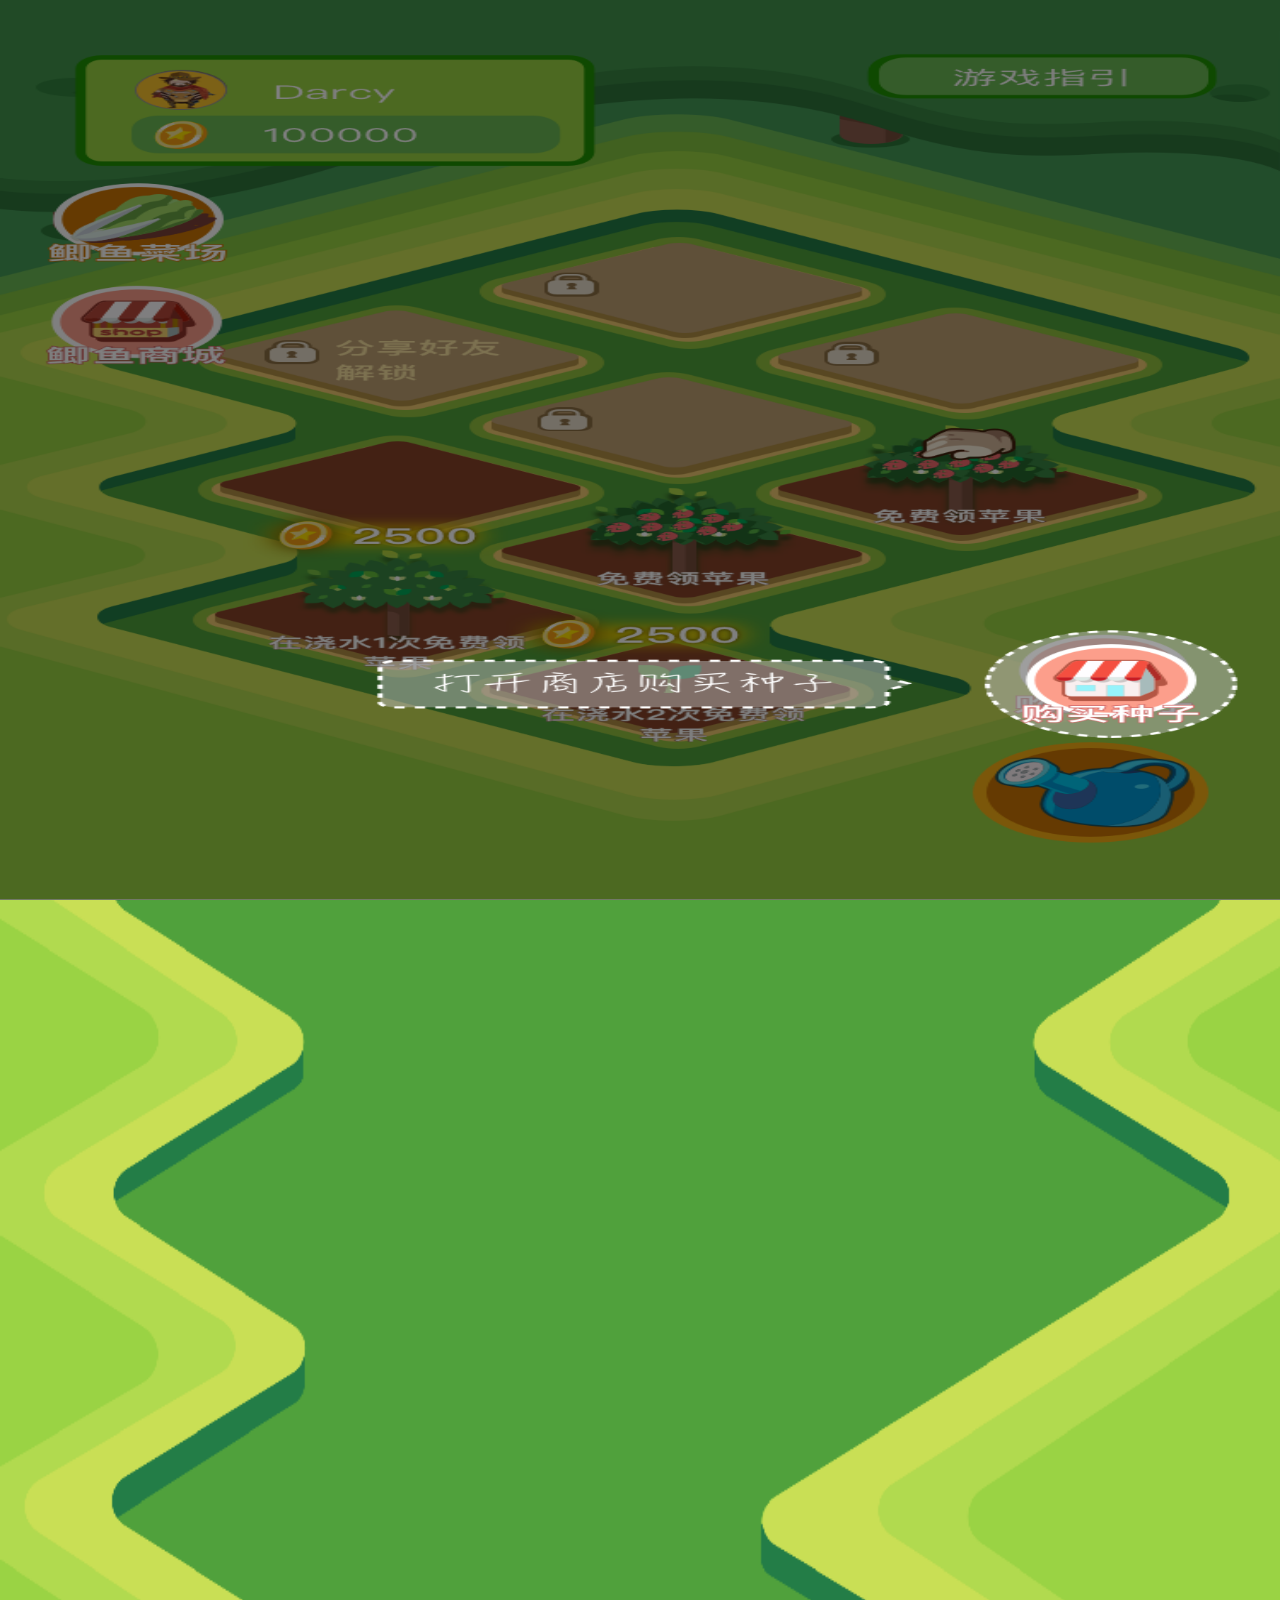
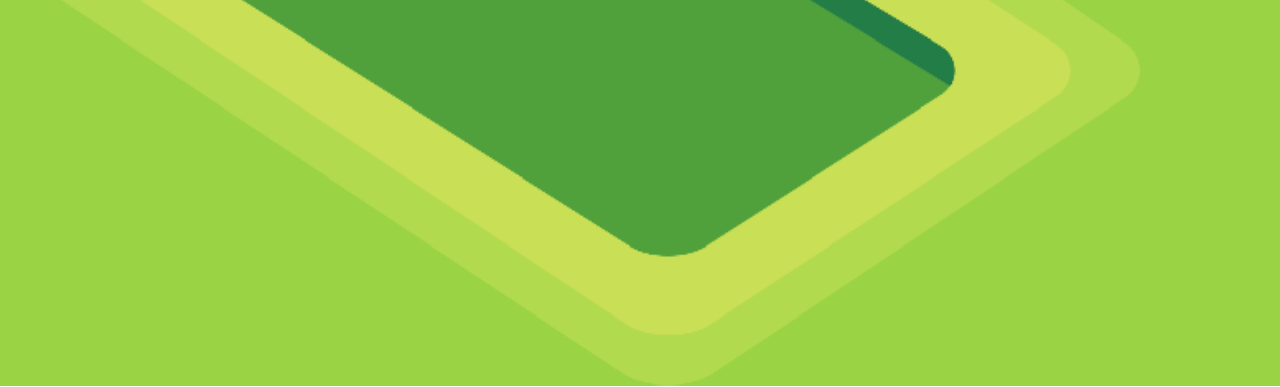
==== commit 314cb42a: "'tijiao'" ====
--- a/index.html
+++ b/index.html
@@ -7,99 +7,40 @@
 	<link rel="stylesheet" href="css/reset.css">
 	<link rel="stylesheet" href="css/pagination.css">
 	<link rel="stylesheet" href="css/loading.css">
-	<link rel="stylesheet" href="css/main.css">
+	<link rel="stylesheet" href="css/main.css?v=1.8">
 	<script src="js/rem.js"></script>
 </head>
 <body>
 	<div class="container">
-		<ul class="land-list">
-			<li class="land land-one ">
-				<div class="wrap">
-					<div class="unlock-pic land-pic"><img src="./images/tdwjs.png" alt=""></div>
-					<div class="lock-pic land-pic"><img src="./images/tdjs.png" alt=""></div>
-					<div class="seed-pic"><img src=""  class="seed" alt=""/></div>
-				</div>
-			</li>
-			<li class="land land-two">
-				<div class="wrap">
-					<div class="unlock-pic land-pic"><img src="./images/tdwjs.png" alt=""></div>
-					<div class="lock-pic land-pic"><img src="./images/tdjs.png" alt=""></div>
-					<div class="seed-pic"><img src=""  class="seed" alt=""/></div>
-				</div>
-			</li>
-			<li class="land land-three">
-				<div class="wrap">
-					<div class="unlock-pic land-pic"><img src="./images/tdwjs.png" alt=""></div>
-					<div class="lock-pic land-pic"><img src="./images/tdjs.png" alt=""></div>
-					<div class="seed-pic"><img src=""  class="seed" alt=""/></div>
-				</div>
-			</li>
-			<li class="land land-four">
-				<div class="wrap">
-					<div class="unlock-pic land-pic"><img src="./images/tdwjs.png" alt=""></div>
-					<div class="lock-pic land-pic"><img src="./images/tdjs.png" alt=""></div>
-					<div class="seed-pic"><img src=""  class="seed" alt=""/></div>
-				</div>
-			</li>
-			<li class="land land-five">
-				<div class="wrap">
-					<div class="unlock-pic land-pic"><img src="./images/tdwjs.png" alt=""></div>
-					<div class="lock-pic land-pic"><img src="./images/tdjs.png" alt=""></div>
-					<div class="seed-pic"><img src=""  class="seed" alt=""/></div>
-				</div>
-			</li>
-			<li class="land land-six">
-				<div class="wrap">
-					<div class="unlock-pic land-pic"><img src="./images/tdwjs.png" alt=""></div>
-					<div class="lock-pic land-pic"><img src="./images/tdjs.png" alt=""></div>
-					<div class="seed-pic"><img src=""  class="seed" alt=""/></div>
-				</div>
-			</li>
-			<li class="land land-seven">
-				<div class="wrap">
-					<div class="unlock-pic land-pic"><img src="./images/tdwjs.png" alt=""></div>
-					<div class="lock-pic land-pic"><img src="./images/tdjs.png" alt=""></div>
-					<div class="seed-pic"><img src=""  class="seed" alt=""/></div>
-				</div>
-			</li>
-			<li class="land land-eight">
-				<div class="wrap">
-					<div class="unlock-pic land-pic"><img src="./images/tdwjs.png" alt=""></div>
-					<div class="lock-pic land-pic"><img src="./images/tdjs.png" alt=""></div>
-					<div class="seed-pic"><img src=""  class="seed" alt=""/></div>
-				</div>
-			</li>
-			<li class="land land-nine">
-				<div class="wrap">
-					<div class="unlock-pic land-pic"><img src="./images/tdwjs.png" alt=""></div>
-					<div class="lock-pic land-pic"><img src="./images/tdjs.png" alt=""></div>
-					<div class="seed-pic"><img src=""  class="seed" alt=""/></div>
-				</div>
-			</li>
-		</ul>
-		<div class="foodgrocery"><img src="./images/caicang.png" alt="" id="framType"></div>
-		<div class="shopping"><img src="./images/jysc.png" alt=""></div>
+		<div class="header"></div>
+		<div class="footer"></div>
+		<div class="contents">
+			<div class="land-wraper">
+				<ul class="land-list"></ul>
+			</div>
+		</div>
+		<div class="top-btns">
+			<div class="foodgrocery"><img src="./images/caicang.png" alt="" id="framType"></div>
+			<div class="shopping"><img src="./images/jysc.png" alt=""></div>
+		</div>
 		<div class="bottom-btns">
 			<div class="purchase"><img src="./images/gmzz.png" alt=""></div>
 			<div class="water-block">
 				<div class="wrap">
 					<div id="kettle"></div>
 					<img src="./images/shuihu2.png"  id="kettleDown" alt=""/>
-					<div class="pie">
-						<canvas id="canvas"></canvas>
-					</div>
 				</div>
 			</div>
 		</div>
 		<span class="guide-point">游戏指引</span>
 		<div class="user-info-block">
 			<div class="user-rows">
-				<span class="avtar"><img src="./images/avtar.jpg" alt="" /></span>
-				<span class="user-name">lucy</span>
+				<span class="avtar"><img src="" alt="" id="avtar" /></span>
+				<span class="user-name"></span>
 			</div>
 			<div class="coin-rows">
 				<span class="coin-pic"><img src="./images/coin.png" alt=""/></span>
-				<span class="coin-nums">12225</span>
+				<span class="coin-nums"></span>
 			</div>
 		</div>
 	</div>
@@ -112,38 +53,7 @@
 					<a href="javascript:" class="close-btn seed-close-btn"><img src="./images/close.png" alt=""></a>
 					<h2 class="seed-title">种子商店</h2>
 					<p class="seed-desc">任选下列1种种子，浇水免费领取水果</p>
-					<ul class="seed-list">
-						<li>
-							<div class="seed-icon"><img src="./images/seed.png" alt=""></div>
-							<span class="seed-name">柠檬</span>
-							<div class="last-times-wraps">剩余：<span class="last-times">15</span>天</div>
-							<div class="cost-wraps"><span class="seed-cost">5</span>金币</div>
-						</li>
-						<li>
-							<div class="seed-icon"><img src="./images/hmg.png" alt=""></div>
-							<span class="seed-name">柠檬</span>
-							<div class="last-times-wraps">剩余：<span class="last-times">15</span>天</div>
-							<div class="cost-wraps"><span class="seed-cost">5</span>金币</div>
-						</li>
-						<li>
-							<div class="seed-icon"><img src="./images/seed.png" alt=""></div>
-							<span class="seed-name">柠檬</span>
-							<div class="last-times-wraps">剩余：<span class="last-times">15</span>天</div>
-							<div class="cost-wraps"><span class="seed-cost">5</span>金币</div>
-						</li>
-						<li>
-							<div class="seed-icon"><img src="./images/hmg.png" alt=""></div>
-							<span class="seed-name">柠檬</span>
-							<div class="last-times-wraps">剩余：<span class="last-times">15</span>天</div>
-							<div class="cost-wraps"><span class="seed-cost">5</span>金币</div>
-						</li>
-						<li>
-							<div class="seed-icon"><img src="./images/seed.png" alt=""></div>
-							<span class="seed-name">柠檬</span>
-							<div class="last-times-wraps">剩余：<span class="last-times">15</span>天</div>
-							<div class="cost-wraps"><span class="seed-cost">5</span>金币</div>
-						</li>
-					</ul>
+					<ul class="seed-list seed-list1"></ul>
 					<div class="pagination-block">
 						<div class="pagination"></div>
 					</div>
@@ -151,7 +61,6 @@
 			</div>
 		</div>
 	</div>
-
 	<!--金币不足弹窗-->
 	<div class="coin-modal modal">
 		<div class="modal-wraps">
@@ -162,8 +71,8 @@
 					<div class="coin-wraper">
 						<img src="./images/coins.png" alt="">
 					</div>
-					<p class="alerting">您的金币不足哟，快去<br/> 看广告赚金币吧</p>
-					<a href="javascript:" class="button ad-btn">看广告赚金币</a>
+					<p class="alerting">您的金币不足哟，快去<br/> 做任务赚金币吧</p>
+					<a href="javascript:" class="button ad-btn">做任务赚金币</a>
 				</div>
 			</div>
 		</div>
@@ -178,7 +87,7 @@
 					<div class="ticket-wraper">
 						<div class="ticket-container">
 							<div class="ticket-pic"><img src="./images/ticket.png" alt=""></div>
-							<p class="ticket-desc">水果兑换券（苹果三斤）<br/> 请在我的卡券查看</p>
+							<p class="ticket-desc">水果兑换券（<span class="fruit"></span>）<br/> 请在我的卡券查看</p>
 						</div>
 						<a href="javascript:" class="green-btn seek-btn">立即查看</a>
 					</div>
@@ -215,26 +124,45 @@
 						<img src="./images/seed.png" alt="">
 					</div>
 					<p class="alerting">您当前未种植种子，快去<br/> 商店挑选种子进行种植</p>
-					<a href="javascript:" class="green-btn buy-btn">立即邀请</a>
-				</div>
-			</div>	
-		</div>
-	</div>
-
+					<!-- <a href="javascript:" class="green-btn buy-btn">立即邀请</a> -->
+				</div>
+			</div>	
+		</div>
+	</div>
+	
+	<!--土地用完弹框-->
+	<div class="modal over-modal">
+		<div class="modal-wraps">
+			<div class="invite-box modal-box">
+				<div class="wrap">
+					<a href="javascript:" class="close-btn over-close-btn"><img src="./images/close.png" alt=""></a>
+					<h2 class="seed-title">土地已用完</h2>
+					<div class="coin-wraper">
+						<img src="./images/over.png" alt="">
+					</div>
+					<p class="alerting">你的土地已种满了，无法继续种植</p>
+					<a href="javascript:" class="green-btn know-btn">我知道了</a>
+				</div>
+			</div>	
+		</div>
+	</div>
 	<!--确定购买种子弹框-->
 	<div class="modal purchase-modal">
 		<div class="modal-wraps">
 			<div class="invite-box modal-box">
 				<div class="wrap">
-					<a href="javascript:" class="close-btn purchase-close-btn"><img src="./images/close.png" alt=""></a>
+					<button class="close-btn purchase-close-btn"><img src="./images/close.png" alt=""></button>
 					<h2 class="seed-title">确定购买</h2>
 					<div class="coin-wraper">
-						<img src="./images/seed.png" alt="" id="seedIcon">
-					</div>
-					<p class="purchase-desc">消耗<span class="cost-coin">5</span>金币，购买并种植<span class="fruit-name">苹果</span>种子</p>
+						<img src="" alt="" id="seedIcon">
+					</div>
+					<p class="purchase-desc">消耗
+						<span class="cost-coin"></span>金币，购买并种植
+						<span class="fruit-name"></span>种子
+					</p>
 					<div class="btn-groups">
-						<a href="javascript:" class="cancelBtn">取消</a>
-						<a href="javascript:" class="surelBtn">确定</a>
+						<button class="cancelBtn">取消</button>
+						<button class="surelBtn">确定</button>
 					</div>
 				</div>
 			</div>	
@@ -261,11 +189,11 @@
 	<!--引导图-->
 	<div class="modal guide-modal">
 		<div class="wrap">
-			<div class="guide01-pic"><img src="./images/gui01.png" alt=""></div>
-			<div class="guide02-pic"><img src="./images/gui02.png" alt=""></div>
-			<div class="guide03-pic"><img src="./images/gui03.png" alt=""></div>
-			<div class="guide04-pic"><img src="./images/gui04.png" alt=""></div>
-			<div class="guide05-pic"><img src="./images/gui05.png" alt=""></div>
+			<div class="guide-pic guide01-pic"><img src="./images/yin01.png" alt="" id="guid1"/></div>
+			<div class="guide-pic guide02-pic"><img src="./images/yin02.png" alt="" id="guid2"/></div>
+			<div class="guide-pic guide03-pic"><img src="./images/yin03.png" alt="" id="guid3"/></div>
+			<div class="guide-pic guide04-pic"><img src="./images/yin04.png" alt="" id="guid4"/></div>
+			<div class="guide-pic guide05-pic"><img src="./images/yin05.png" alt="" id="guid5"/></div>
 		</div>
 	</div>
 	<!--loading框-->
@@ -285,5 +213,8 @@
 </html>
 <script src="js/jquery.min.js"></script>
 <script src="js/pagination.js"></script>
+<script src="js/farmsData.js"></script>
+<script src="js/lottle.js"></script>
 <script src="js/tool.js"></script>
-<script src="js/app.js"></script>+<script src="js/app.js"></script>
+
--- a/css/main.css
+++ b/css/main.css
@@ -2,26 +2,49 @@
 * @Author: Administrator
 * @Date:   2020-06-01 17:14:55
 * @Last Modified by:   Administrator
-* @Last Modified time: 2020-06-02 17:36:01
+* @Last Modified time: 2020-06-15 20:56:36
 */
 html,body{
 	height: 100%;
 }
+button{
+	border:none;
+	outline: none;
+	background: transparent;
+}
 .container{
 	height: 100%;
 	width: 100%;
-	background-image: url('../images/bg.png');
-	background-repeat: no-repeat;
-	background-color: #9ad344;;
-	background-size: contain;
-	padding-top: 15rem;
-	box-sizing: border-box;
 	position: relative;
+}
+.header{
+	height: 20.8rem;
+	background: url('../images/bg.png')no-repeat 0% ;
+	background-size: cover;
+}
+.footer{
+	height: calc(100% - 20.8rem);
+	background: #9ad344;
+}
+.contents{
+	height: 100%;
+	position: absolute;
+	width: 100%;
+	left: 0;
+	top: 0;
+}
+.land-wraper{
+	width: 100%;
+	height: 100%;
+	padding-top: 6rem;
+	box-sizing: border-box;
 }
 .land-list{
 	position: relative;
 	width: 100%;
-	height: 100%;
+	height: 49.2rem;
+	background: url('../images/bg3.png')no-repeat;
+	background-size: 100% 100%;
 }
 .land{
 	position: absolute;
@@ -38,28 +61,47 @@
 .land-pic img{
 	height: 100%;
 }
-.lock-pic{
+.seed-pic{
+	position: absolute;
+	z-index: 20;
+	left: 2.95rem;
+	top: -0.5rem;
+	width: 6rem;
+}
+.coin-icon-wraps{
+	position: absolute;
+	left: 3rem;
+	top: -2.5rem;
+	z-index: 25;
+	height: 3rem;
+	line-height: 3rem;
 	display: none;
 }
-.unlock-pic{
-	display: block;
-}
-.seed-pic{
-	display: none;
+.coin-icon{
+	display: inline-block;
+	width: 4rem;
+	height: 4rem;
+	vertical-align: middle;
+}
+.coin-number{
+	margin-left: -1rem;
+	/* color: #ffbe00; */
+	color: #fff;
+}
+
+.top-btns{
+	position: absolute;
+	left: 1rem;
+	top: 11rem;
 }
 .foodgrocery{
-	position: absolute;
 	width: 5rem;
 	height: 5rem;
-	left: 1rem;
-	top:13rem;
+	margin-bottom: 2.5rem;
 }
 .shopping{
-	position: absolute;
 	width: 5rem;
 	height: 5rem;
-	left: 1rem;
-	top: 21rem;
 }
 .bottom-btns{
 	position: absolute;
@@ -79,7 +121,6 @@
 	background-size: cover;
 }
 #kettle{
-	/* display: none; */
 	width: 100%;
 	height: 100%;
 	background: url('../images/shuihu.png') no-repeat;
@@ -88,6 +129,15 @@
 	left: 0;
 	top:0;
 	z-index: 20;
+}
+.kettle2{
+	width: 12rem;
+	height: 12rem;
+	position: absolute;
+	left: -6rem;
+	top:0;
+	z-index: 30;
+	display: none;
 }
 #kettleDown{
 	display: none;
@@ -149,7 +199,7 @@
 	box-sizing: border-box;
 }
 .seed-box{
-	height: 54.7rem;
+	padding-bottom:1rem;
 }
 .seed-title{
 	text-align: center;
@@ -164,7 +214,6 @@
 	text-align: center;
 }
 .seed-list{
-	height: 20rem;
 	padding: 0 1.25rem;
 	margin-top: 1.25rem;
 }
@@ -173,23 +222,26 @@
 	background: #FBDB68;
 	margin-bottom: 1.5rem;
 	border-radius: 1rem;
-	height: 7.5rem;
-	line-height: 7.5rem;
 	padding-left: 1.5rem;
 	box-sizing: border-box;
 }
 .seed-icon{
 	width: 6rem;
-	height: 7.5rem;
 	padding-top: .75rem;
 	box-sizing: border-box;
+	margin-right: .8rem;
 }
 .seed-name{
 	font-size: 1.5rem;
+	width: 4.5rem;
+	display: flex;
+	align-items: center;
 }
 .last-times-wraps{
 	font-size: 1rem;
-	margin-left: 2rem;
+	margin-left: 1.2rem;
+	display: flex;
+	align-items: center;
 }
 .cost-wraps{
 	width: 6.5rem;
@@ -198,16 +250,13 @@
 	text-align: center;
 	background: #E25F10;
 	color: #fff;
-	margin-top: 2.4rem;
-	margin-left: 1.5rem;
+	margin-top: 2rem;
+	margin-left: 1.2rem;
 	border-radius: .5rem;
-	font-size: 1.3rem;
+	font-size: 1.2rem;
 }
 .pagination-block{
-	position: absolute;
-    width: 100%;
-    left: 0;
-    bottom: 1rem;
+    margin-top: 1rem;
 }
 .coin-box{
 	height: 28rem;
@@ -239,6 +288,9 @@
 	font-size: 1.2rem;
 	border-radius: .5rem;
 }
+.ad-btn{
+	margin-top: 1rem;
+}
 .vodio-btn{
 	margin-top: 2rem;
 }
@@ -293,36 +345,14 @@
 .guide-modal{
 	background: rgba(0,0,0,.4);
 	display: none;
-}
-.guide01-pic{
-	position: absolute;
-	width: 26rem;
-	bottom: 17rem;
-	right: 1rem;
-}
-.guide02-pic{
-	position: absolute;
-	width: 30rem;
-	top: 7rem;
-	right: 4rem;
-}
-.guide03-pic{
-	position: absolute;
-	width: 26rem;
-	bottom: 12.8rem;
-	right: 11rem;
-}
-.guide04-pic{
-	position: absolute;
-	width: 21rem;
-	bottom: 7rem;
-	right: 0;
-}
-.guide05-pic{
-	position: absolute;
-	width: 30rem;
-	bottom: 13rem;
-	right: 6.5rem;
+	z-index: 200;
+}
+.guide-pic{
+	width: 100%;
+	height: 100%;
+}
+.guide-pic img{
+	height: 100%;
 }
 .purchase-desc{
 	text-align: center;
@@ -333,7 +363,7 @@
 	justify-content:center;
 	margin-top:3rem;
 }
-.btn-groups a{
+.btn-groups button{
 	width: 10rem;
 	height: 3rem;
 	color: #fff;
@@ -341,6 +371,8 @@
 	border-radius: .5rem;
 	text-align: center;
 	line-height: 3rem;
+	border:none;
+	outline: none;
 }
 .cancelBtn{
 	background: #FFAC3D;
@@ -388,7 +420,7 @@
 	height: 2.7rem;
 	overflow: hidden;
 	border-radius: 50%;
-	margin-right: 1.4rem;
+	margin-right: 0.5rem;
 }
 .avtar img{
 	height: 100%;
@@ -396,6 +428,7 @@
 .user-name{
 	color: #fff;
 	font-size: 1.3rem;
+	flex: 1;
 }
 .coin-rows{
 	display: flex;
@@ -411,7 +444,7 @@
 }
 .coin-pic{
 	width: 1.8rem;
-	margin-right: 1.5rem;
+	margin-right: 1rem;
 }
 .coin-nums{
 	color: #fff;
@@ -425,7 +458,7 @@
     bottom: 0;
     background: rgba(255,255,255,1);
 	z-index: 60;
-	display: none;
+	/* display: none; */
 }
 .load-container{
     width: 100%;
@@ -433,4 +466,59 @@
     display: flex;
     align-items:center;
     justify-content:center;
-}+}
+
+.land-number{
+	position: absolute;
+	display: block;
+	color: #f9e3a2;
+	border: 1px solid #f9e3a2;
+	border-radius: 50%;
+	left: 5rem;
+	top: .3rem;
+	width: 1.6rem;
+	height: 1.6rem;
+	text-align: center;
+	line-height: 1.8rem;
+}
+.share-label{
+	position: absolute;
+	font-size: 1rem;
+	color: #f9e3a2;
+	left: 4rem;
+	top: 2.8rem;
+}
+.seed-name-label{
+	position: absolute;
+	color: #fff;
+	font-size: 1rem;
+	left: 50%;
+	top: 50%;
+	transform: translate(-50%,20%);
+	text-align: center;
+	z-index: 30;
+	font-weight: 700;
+	text-shadow: 0 0  1.5px #fff;
+	display: block;
+	width: 11rem;
+	line-height: 1.2rem;
+}
+.hand-icon{
+	position: absolute;
+	z-index: 40;
+	display: block;
+	width: 4rem;
+	left: 4rem;
+	top: -1rem;
+}
+.hand-move{
+	animation: rock .5s infinite;
+}
+@keyframes rock{
+	form{
+		transform: rotate(0deg) translateY(0);
+	}
+	to{
+		transform: rotate(-10deg) translateY(3px);
+	}
+}
